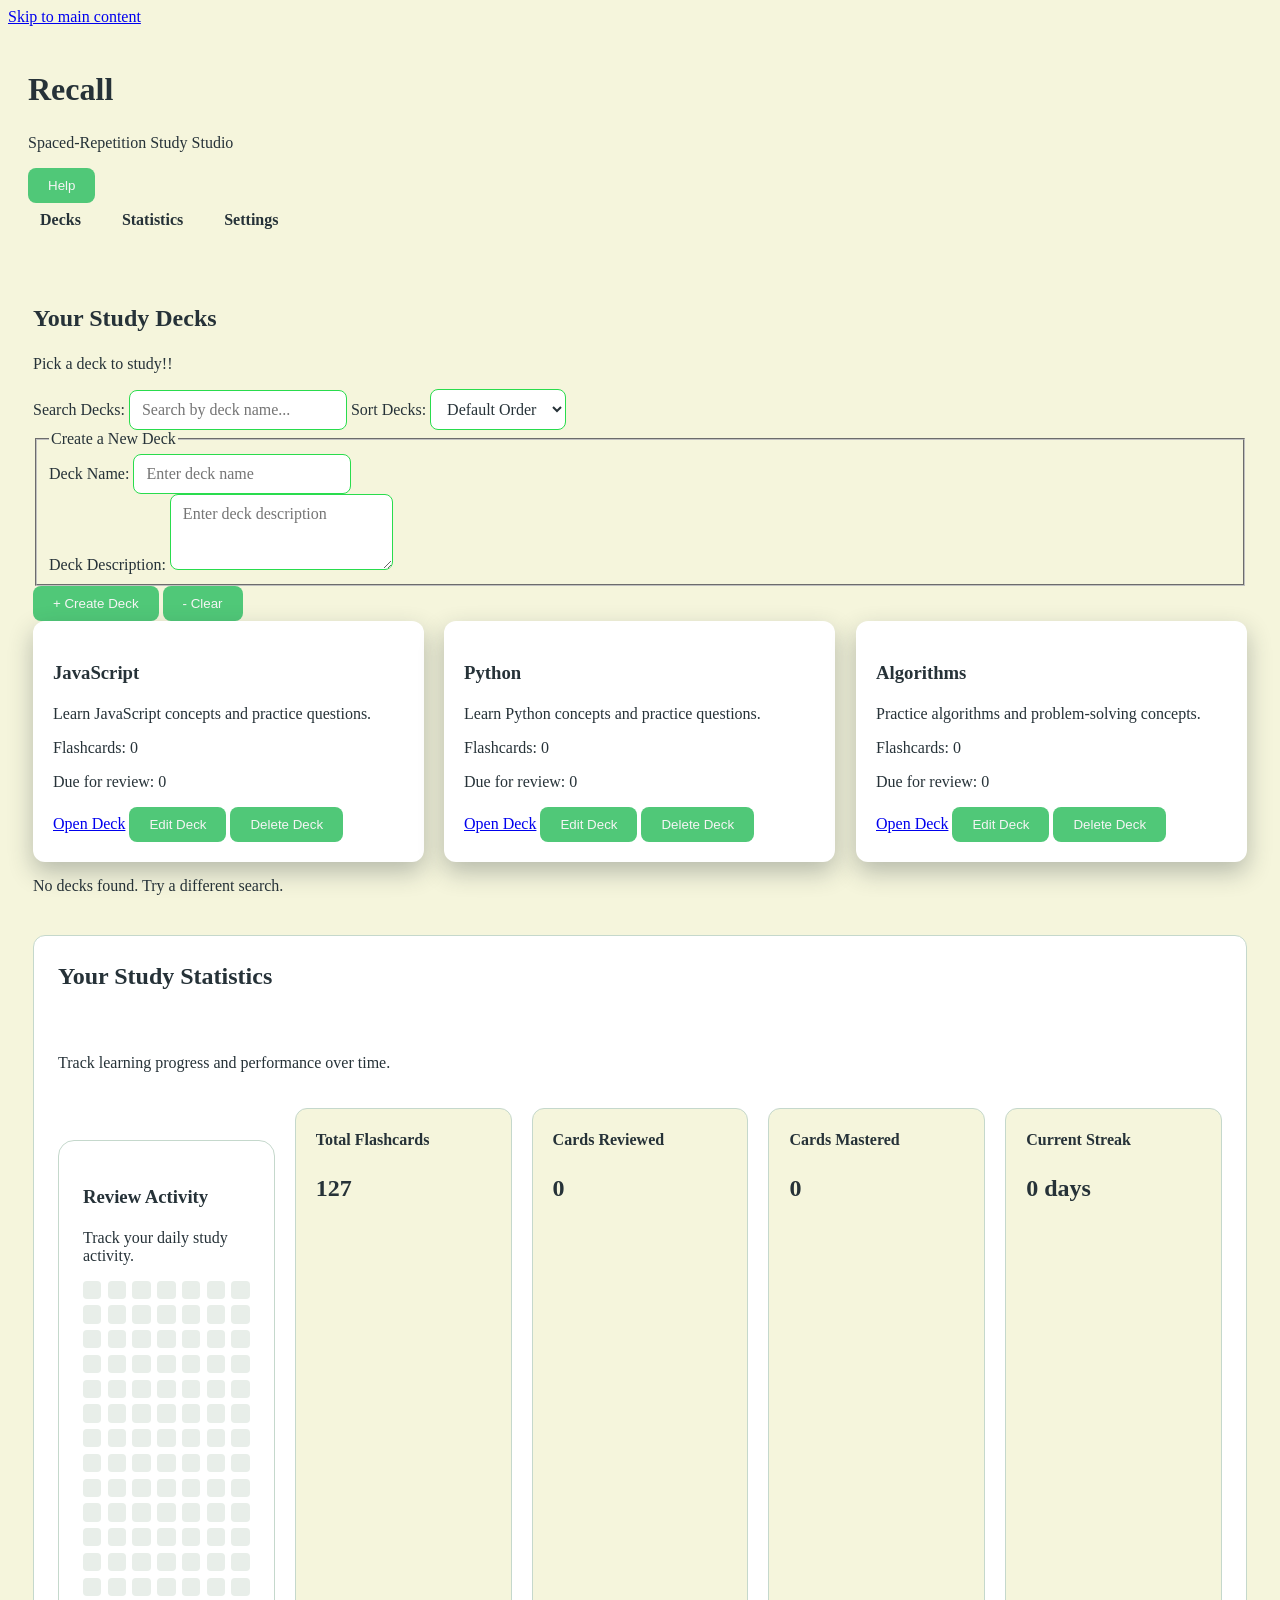
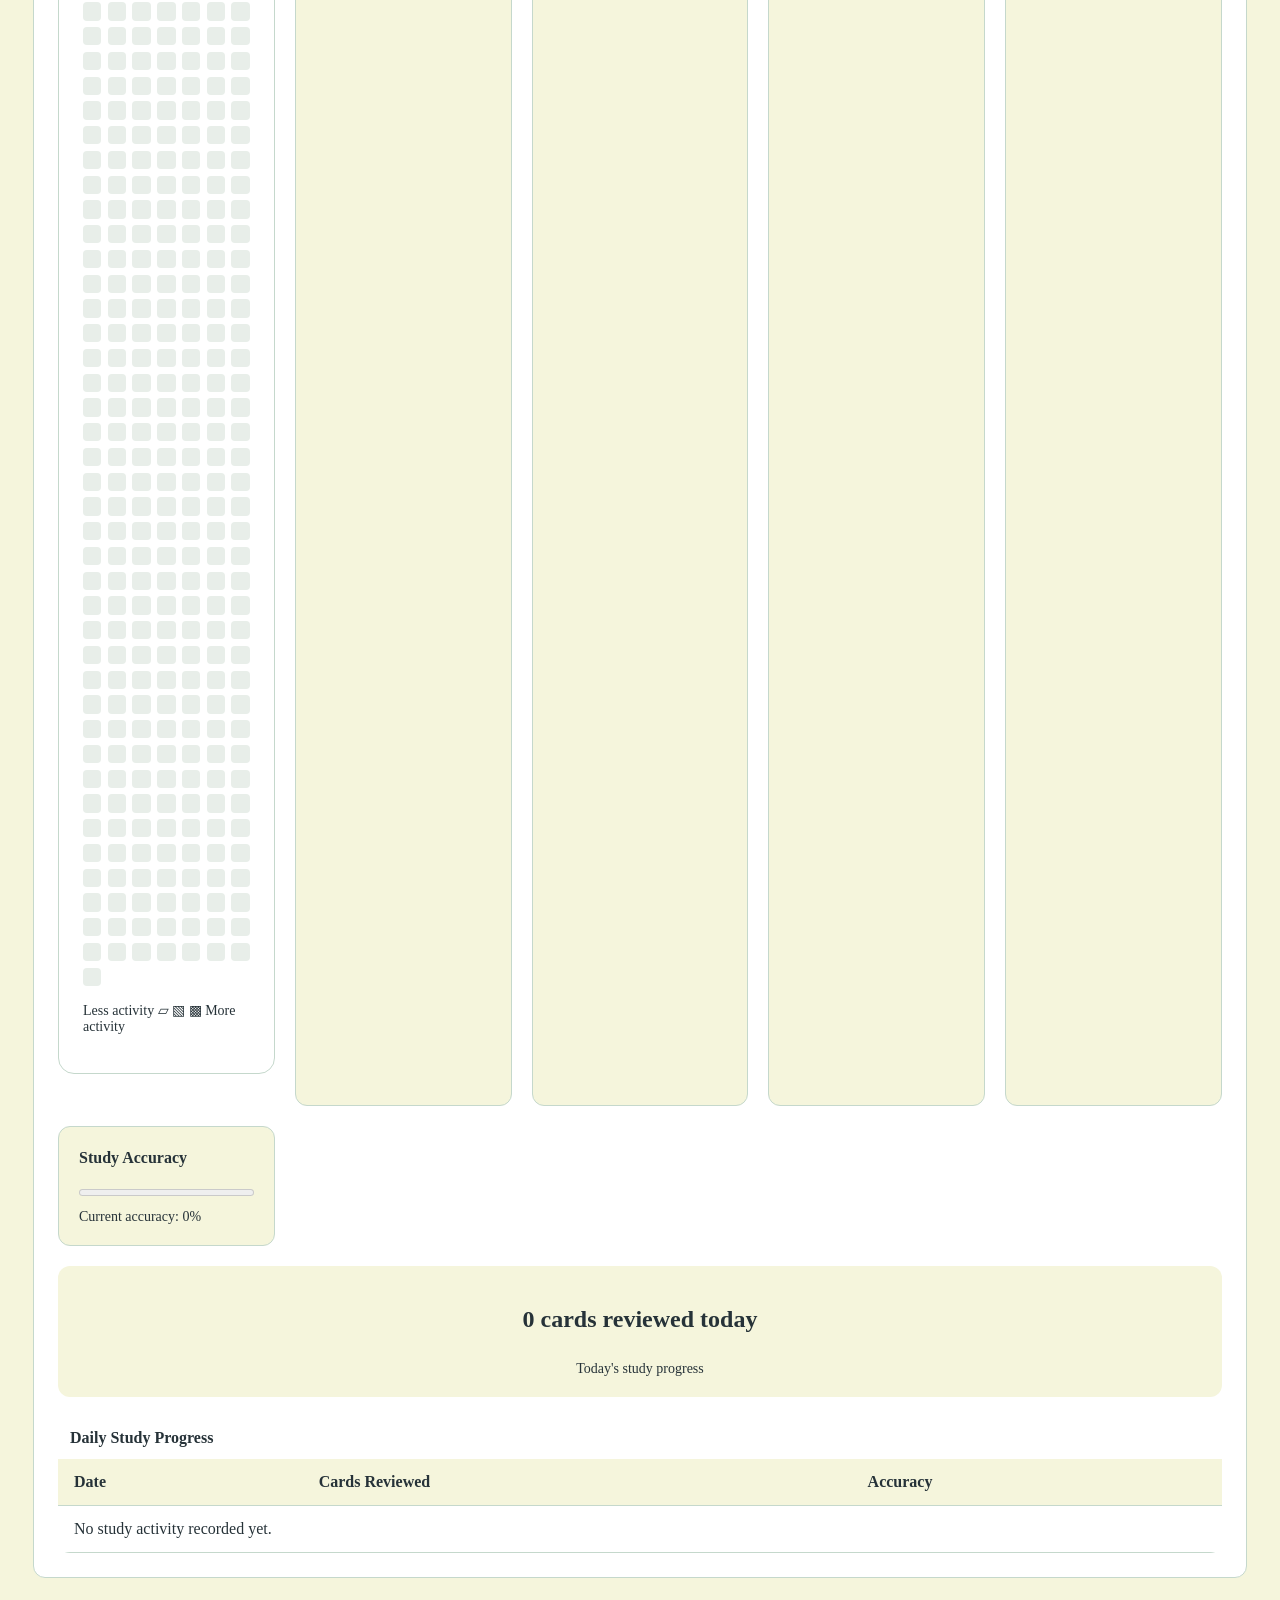
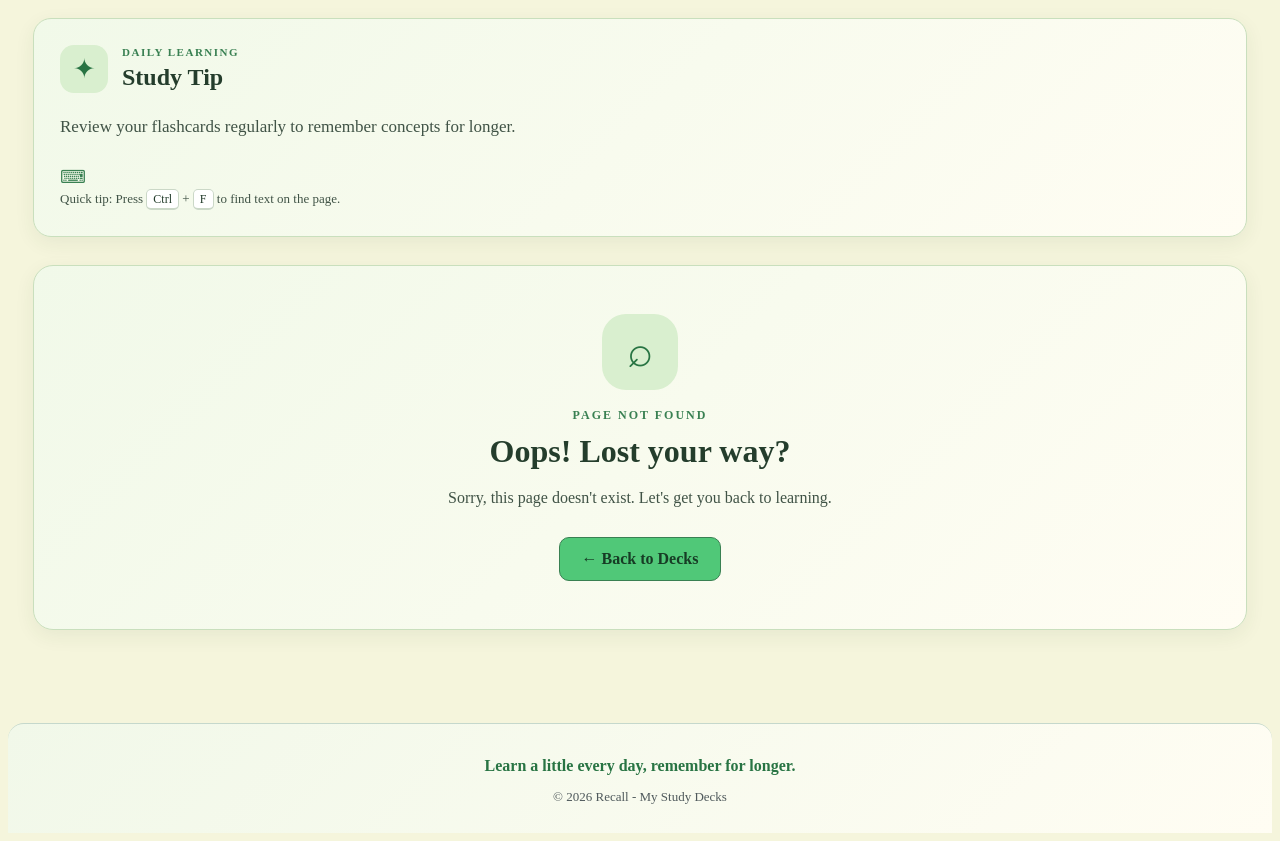
==== index.html @ bf64154d "add review activity heatmap to stats dashboard" ====
<!DOCTYPE html>
<html lang="en">
<head>
    <meta charset="UTF-8">
    <meta name="viewport" content="width=device-width, initial-scale=1.0">
    <title>Recall - My Study Decks</title>
    <link rel="stylesheet" href="css/style.css">
</head>
<body>
    <a href="#main-content">Skip to main content</a>
    <header>
        <h1>Recall</h1>
        <p>Spaced-Repetition Study Studio</p>
        <button type="button" id="open-help">Help</button>
    <nav aria-label="Main navigation">
        <a href="#/decks">Decks</a>
        <a href="#/stats">Statistics</a>
        <a href="#/settings">Settings</a>
    </nav>
</header>
<main id="main-content">
<p id="status-message" aria-live="polite"></p>
    <section id="decks">
        <h2>Your Study Decks</h2>
        <p>Pick a deck to study!!</p>
        <label for="deck-search">Search Decks:</label>
        <input
            type="search"
            id="deck-search"
            name="deck-search"
            placeholder="Search by deck name..."
            >
        <label for="deck-sort">Sort Decks:</label>
        <select id="deck-sort" name="deck-sort">
            <option value="default">Default Order</option>
            <option value="az">Name: A to Z</option>
            <option value="za">Name: Z to A</option>
        </select>
    <form id="create-deck-form" autocomplete="off">
        <fieldset>
            <legend>Create a New Deck</legend>
            <div>
                <label for="deck-name">Deck Name:</label>
                <input
                    type="text"
                    id="deck-name"
                    name="deck-name"
                    placeholder="Enter deck name"
                    minlength="2"
                    maxlength="100"
                    pattern="[A-Za-z0-9 ]+"
                    required
                >
            </div>
            <div>
                <label for="deck-description">Deck Description:</label>
                <textarea
                    id="deck-description"
                    name="deck-description"
                    placeholder="Enter deck description"
                    rows="3"
                    minlength="5"
                    maxlength="300"
                ></textarea>
            </div>
        </fieldset>
        <button type="submit">+ Create Deck</button>
        <button type="reset">- Clear</button>
        </form>
    <div class="deck-list">
    <article>
        <h3>JavaScript</h3>
        <p>Learn JavaScript concepts and practice questions.</p>
        
<p>Flashcards: <span id="count-javascript">0</span></p>
<p>Due for review: <span id="due-javascript">0</span></p>

        <a href="#/deck/javascript">Open Deck</a>

<button type="button" class="edit-deck">
    Edit Deck
</button>

<button type="button" class="delete-deck">
    Delete Deck
</button>

    </article>
    <article>
        <h3>Python</h3>
        <p>Learn Python concepts and practice questions.</p>
        <p>Flashcards: <span id="count-python">0</span></p>
        <p>Due for review: <span id="due-python">0</span></p>
        <a href="#/deck/python">Open Deck</a>

<button type="button" class="edit-deck">
    Edit Deck
</button>

<button type="button" class="delete-deck">
    Delete Deck
</button>

    </article>
    <article>
         <h3>Algorithms</h3>
    <p>Practice algorithms and problem-solving concepts.</p>

<p>Flashcards: <span id="count-algorithms">0</span></p>
<p>Due for review: <span id="due-algorithms">0</span></p>


    <a href="#/deck/algorithms">Open Deck</a>

<button type="button" class="edit-deck">
    Edit Deck
</button>

<button type="button" class="delete-deck">
    Delete Deck
</button>

</article>
</div>

<p id="no-decks-message">
    No decks found. Try a different search.
</p>

</section>
<section id="deck-detail">
  
<div class="deck-detail__header">
    <span class="deck-detail__badge">JAVASCRIPT DECK</span>
    <h2>JavaScript</h2>
    <p>Learn JavaScript concepts and practice questions.</p>
</div>

    <section>
        
<h3 class="flashcards-section__title">FlashCards</h3>

<h4 class="flashcards-section__subtitle">Flashcards Questions</h4>

<details class="flashcard-item">
    <summary>What is a closure in JavaScript?</summary>
    <p>Closure lets a function access variables from its outer scope..</p>
</details>
<div class="form-row">
    <label for="flashcard-search">Search flashcards:</label>
    <input
        type="search"
        id="flashcard-search"
        placeholder="Search by question or answer"
        autocomplete="off"
    >
</div>
<div class="form-row">
    <label for="flashcard-tag-filter">Filter by tag:</label>
    <input
        type="text"
        id="flashcard-tag-filter"
        placeholder="Enter a tag"
        autocomplete="off"
    >
</div>
<div class="flashcard-status-filter">
    <label for="flashcard-status-filter">Filter by status:</label>

    <select id="flashcard-status-filter">
        <option value="all">All cards</option>
        <option value="new">New</option>
        <option value="learning">Learning</option>
        <option value="due">Due</option>
        <option value="leech">Leech</option>
    </select>
</div>

<div id="flashcard-list"></div>
            </article>
     </section>
<button type="button" id="start-study">
    Start Studying
</button>
     <section id="study-session" class="study-session">
        <h3>Study Session</h3>

<p class="study-session__timer">Time elapsed: <time>00:00</time></p>
        <progress
    id="session-progress"
    value="0"
    max="10">
</progress>
<p id="session-progress-text" aria-live="polite">
    0 out of 10 cards reviewed
</p>
        
<div class="flashcard" id="study-flashcard">
    <div class="flashcard-inner">
        <div class="flashcard-front">
            <h3>Question</h3>
            <p id="study-question">What is a closure in JavaScript?</p>
            <p class="flip-hint">Click the card to reveal the answer</p>
        </div>

        <div class="flashcard-back">
            <h3>Answer</h3>
            <p id="study-answer">A closure lets a function access variables from its outer scope.</p>
        </div>
    </div>
</div>

             <button type="button" id="know-answer">
        I Know This
    </button>

    <button type="button" id="review-answer">
        Review Again
    </button>
     
<button type="button" id="undo-action" class="undo-button" disabled>
    Undo Last Action
</button>



<p class="keyboard-shortcuts">
    Keyboard shortcuts: Space to reveal the answer,
    1 to mark as known, 2 to review again, Z to undo.
</p>
</section>




<p id="undo-message" aria-live="polite"></p>

     <form id="flashcard-form" autocomplete="off">
        <fieldset>
            <legend>Add a New Flashcard</legend>
            <div class="form-row">
                <label for="flashcard-topic">Topic:</label>
                <input 
                type="text"
                id="flashcard-topic"
                name="topic"
                list="topic-suggestions"
                placeholder="choose a topic"
                minlength="2"
                maxlength="100"
                required
                >
                <datalist id="topic-suggestions">
                    <option value="JavaScript"></option>
                    <option value="Python"></option>
                    <option value="Algorithms"></option>
                </datalist>
            </div>
            <div class="form-row">


    <label for="flashcard-file">Attach a file:</label>
    <input
        type="file"
        id="flashcard-file"
        name="attachment"
        accept="image/*"
    >
</div>

            <div class="form-row">

            <label for="flashcard-question">Question:</label>
            <input type="text" 
            id="flashcard-question" 
            name="question" 
            placeholder="Enter your question"
            minlength="3"
            maxlength="400"
            autocomplete="off"

            required
        >
        </div>

        <div class="form-row">

    <label for="flashcard-hint">Hint:</label>
    <input
        type="text"
        id="flashcard-hint"
        name="hint"
        placeholder="Enter a small clue"
    >
</div>
        
<div class="form-row">

    <label for="flashcard-tags">Tags:</label>
    <input
        type="text"
        id="flashcard-tags"
        name="tags"
        placeholder="e.g. functions, closures"
    >
</div>
<div class="form-row">

    <label for="flashcard-created-date">Created Date:</label>
    <input
        type="date"
        id="flashcard-created-date"
        name="created-date"
    >
</div>

            <div class="form-row">

        <label for="flashcard-answer">Answer:</label>
    <textarea
        id="flashcard-answer"
        name="answer"
        placeholder="Enter your answer"
        rows="5"
        minlength="5"
        maxlength="1000"
        required>
    </textarea>
    </div>

<div class="form-row">

    <label for="flashcard-next-review">Next Review Date:</label>
    <input
        type="date"
        id="flashcard-next-review"
        name="next-review"
    >
</div>

<div class="form-row">

    <label for="flashcard-review-count">Review Count:</label>
    <input
        type="number"
        id="flashcard-review-count"
        name="review-count"
        min="0"
        value="0"
    >
</div>

        </fieldset>

<output id="flashcard-message" aria-live="polite"></output>

        <button type="submit">+ Add Flashcard</button>
        <button type="reset">- Clear</button>
    </form>
    </section>
    <section id="settings">
        <h2>Study Settings</h2>
        <div class="setting-row">
        <label for="accent-color">Choose accent color:</label>
        <input
            type="color"
            id="accent-color"
            name="accent-color"
            value="#50c878"
        >
    </div>
        <label for="daily-goal">Daily Study Goal:</label>
        <input
            type="range"
            id="daily-goal"
            name="daily-goal"
            min="5"
            max="100"
            value="10"
        >
           <output id="daily-goal-value" for="daily-goal">10</output>
        <div>
            <label for="study-reminder">Study Reminder Time:</label>
            <input
                type="time"
                id="study-reminder"
                name="study-reminder"
        >
        </div>
<div>
    <label for="study-progress">Today's Study Progress:</label>
    <progress 
     id="study-progress"
     value="3" 
     max="10">
    </progress>
    <p>3 out of 10 cards reviewed</p>

</div>
</section>
<section id="import-export">
    <h2>Import &amp; Export</h2>

    <form id="import-form">
        <label for="import-file">Import flashcards:</label>
        <input
            type="file"
            id="import-file"
            accept=".json,.csv"
            required
        >
        <button type="submit">Import File</button>
    </form>

    <button type="button" id="export-json">
        Export as JSON
    </button>

    <button type="button" id="export-csv">
        Export as CSV
    </button>

    <p id="import-export-status" aria-live="polite"></p>

</section>
<section id="stats">
    <h2>Your Study Statistics</h2>
    <p>Track learning progress and performance over time.</p>

<section class="stats-chart" aria-labelledby="review-heatmap-title">
    <h3 id="review-heatmap-title">Review Activity</h3>
    <p>Track your daily study activity.</p>

    <div
        id="stats-heatmap"
        class="stats-heatmap"
        role="img"
        aria-label="Calendar heat map showing daily review activity"
    >
        <p>No review activity yet.</p>
    </div>

    <p class="stats-chart__legend">
        Less activity <span aria-hidden="true">▱ ▧ ▩</span> More activity
    </p>
</section>

    <article>
    <h3>Total Flashcards</h3>
    <p id="stats-total-flashcards">0</p>
</article>
      <article>
        <h3>Cards Reviewed</h3>
        <p id="stats-cards-reviewed">0</p>
    </article>

    <article>
        <h3>Cards Mastered</h3>
        <p id="stats-cards-mastered">0</p>
    </article>
      <article>
        <h3>Current Streak</h3>
       <p id="stats-current-streak">0 days</p> 
    </article>
    <article>
        <h3>Study Accuracy</h3>
        <meter
            id="study-accuracy"
            min="0"
            max="100"
            low="40"
            high="80"
            value="0"
            optimum="100"
            ></meter>
<p id="stats-accuracy-text">Current accuracy: 0%</p>
        </article>
        
<figure>
    <div
        id="stats-today-progress"
        role="img"
        aria-label="Today's study progress"
    >
        0 / 0 cards reviewed
    </div>
    <figcaption>Today's study progress</figcaption>
</figure>

<table>
    <caption>Daily Study Progress</caption>
    <thead>
        <tr>
            <th scope="col" aria-sort="ascending">Date</th>
            <th scope="col">Cards Reviewed</th>
            <th scope="col">Accuracy</th>
        </tr>
        </thead>
       <tbody id="stats-daily-progress-body">
    <tr>
        <td colspan="3">No study activity recorded yet.</td>
    </tr>
</tbody>
    </table>

</section>

<aside class="study-tip">
    <div class="study-tip__heading">
        <span class="study-tip__icon" aria-hidden="true">✦</span>
        <div>
            <p class="study-tip__label">DAILY LEARNING</p>
            <h2>Study Tip</h2>
        </div>
    </div>

    <p class="study-tip__message">
        Review your flashcards regularly to remember concepts for longer.
    </p>

    <div class="study-tip__footer">
        <span aria-hidden="true">⌨</span>
        <p>Quick tip: Press <kbd>Ctrl</kbd> + <kbd>F</kbd> to find text on the page.</p>
    </div>
</aside>

<dialog id="help-dialog" >
    <h2>Study Help</h2>
    <p>Need help getting started? Choose a deck, review your flashcards, and track your learning progress every day.</p>
    <form method="dialog">
        <button type="submit">Close</button>
    </form>
</dialog>

<section id="not-found" class="not-found">
    <span class="not-found__icon" aria-hidden="true">⌕</span>
    <p class="not-found__label">PAGE NOT FOUND</p>
    <h2>Oops! Lost your way?</h2>
    <p class="not-found__message">
        Sorry, this page doesn't exist. Let's get you back to learning.
    </p>
    <a href="#/decks" class="not-found__link">← Back to Decks</a>
</section>

    </main>
    
<template id="flashcard-template">
   
<article class="flashcard">
    <div class="flashcard-inner">
        <div class="flashcard-front">
            <h3 class="flashcard-question"></h3>
            <p>Think of your answer first.</p>
        </div>

        <div class="flashcard-back">
            <h3>Answer</h3>
            <p class="flashcard-answer"></p>
        </div>
    </div>
</article>

</template>

<footer class="site-footer">
    <p class="site-footer__tagline">
        Learn a little every day, remember for longer.
    </p>
    <p class="site-footer__copyright">
        &copy; 2026 Recall - My Study Decks
    </p>
</footer>
       
<script type="module" src="./js/app.js"></script>
  
    </body>
    </html>
---- css/style.css ----
@layer base, layout, components, utilities;
@layer base{
:root {
    --primary-color: #50C878;
    --page-background: #F5F5DC;
    --card-background: #FFFFFF;
    --text-color: #263238;
    --accent-hover: #3CB371;
    --border-color: #C5D8CC;
    --spacing-small: 8px;
    --spacing-medium: 16px;
    --spacing-large: 24px;
    --card-radius: 12px;
}

}

body {
    background-color: var(--page-background);
    color: var(--text-color);
}

@layer layout {
        .deck-list{
            display: grid;
            grid-template-columns: repeat(auto-fit, minmax(250px, 1fr));
            gap: 20px;
        }
        main{
            padding: 25px;
        }
        main section{
            margin-bottom: 40px;
        }
        h1,h2,h3{
            line-height:1.4;
        }
             
    }
    @layer components {
        
.deck-list article {
    container-type: inline-size;
    container-name: deck-card;

    padding: 20px;
    background-color: var(--card-background);
    border-radius: var(--card-radius);
    box-shadow: 0 10px 25px rgba(38, 50, 56, 0.30);
    transition: transform 0.3s ease, box-shadow 0.3s ease;
}
@container deck-card (max-width: 280px) {
    h3 {
        font-size: 16px;
    }

    p {
        font-size: 14px;
    }
}
        .deck-list article:hover{
                    transform: translateY(-5px);
                    box-shadow: 0 15px 30px rgba(38, 50, 56, 0.35);
        }
    
        button{
            
            background-color: var(--primary-color);
            color: whitesmoke;
            border: none;
            padding: 10px 20px;
            border-radius: 8px;
            cursor: pointer;
            transition: background-color 0.3s ease;
            
        }
        button:hover{
            background-color: #3CB371;
    }
    header{
      padding: 20px;
    }
    header nav{
        display:flex;
        flex-wrap:wrap;
        gap: 17px;
        align-items:center;
    }

    header nav a{
        text-decoration:none;
        color: var(--text-color);
        font-weight:bold;
        padding: 8px 12px;
    border-radius: 8px;
    transition: background-color 0.3s ease;
    }
    header nav a:hover {
    background-color: #269637;
}

header nav a:focus-visible {
    outline: 3px solid var(--text-color);
    outline-offset: 3px;
}
    button:focus-visible{
        outline: 3px solid #18506c;
    outline-offset: 3px;
}
input,
select,
textarea {
    font: inherit;
    padding: 10px 12px;
    border: 1px solid #29dc4d;
    border-radius: 8px;
    background-color: #FFFFFF;
    color: var(--text-color);
    max-width: 100%;
}
input:focus-visible,
select:focus-visible,
textarea:focus-visible {
    outline: 3px solid var(--primary-color);
    outline-offset: 2px;
}
.form-row {
    display: grid;
    grid-template-columns: 140px minmax(0, 420px);
    align-items: center;
    gap: 12px;
    margin-bottom: 16px;
}

.form-row label {
    padding-top: 0;
}

.form-row input:not([type="file"]),
.form-row select,
.form-row textarea {
    width: 100%;
    box-sizing: border-box;
    min-width: 0;
}

.form-row textarea {
    min-height: 120px;
    resize: vertical;
}
.form-row:has(#flashcard-answer) label {
    align-self: start;
    padding-top: 0;
}

.form-row:has(#flashcard-answer) textarea {
    min-height: 120px;
}
#flashcard-form fieldset {
    border: 1px solid #C5D8CC;
    border-radius: 12px;
    padding: 24px;
    background-color: var(--card-background);
}

#flashcard-form legend {
    padding: 0 10px;
    font-weight: 600;
    color: var(--text-color);
}

.flashcard {
    perspective: 1000px;
    min-height: 200px;
}

.flashcard-inner {
    position: relative;
    min-height: 200px;
    transform-style: preserve-3d;
    transition: transform 0.6s ease;
}

.flashcard-front,
.flashcard-back {
    position: absolute;
    inset: 0;
    padding: 24px;
    border-radius: var(--card-radius);
    background-color: var(--card-background);
    backface-visibility: hidden;
}

.flashcard-back {
    transform: rotateY(180deg);
}

.flashcard.is-flipped .flashcard-inner {
    transform: rotateY(180deg);
}

#study-flashcard {
    perspective: 1000px;
    max-width: 500px;
    min-height: 220px;
    cursor: pointer;
}

#study-flashcard .flashcard-inner {
    position: relative;
    min-height: 220px;
    transform-style: preserve-3d;
    transition: transform 0.6s ease;
}

#study-flashcard .flashcard-front,
#study-flashcard .flashcard-back {
    position: absolute;
    inset: 0;
    box-sizing: border-box;
    padding: 24px;
    border: 1px solid var(--border-color);
    border-radius: var(--card-radius);
    background-color: var(--card-background);
    backface-visibility: hidden;
    box-shadow: 0 10px 25px rgba(38, 50, 56, 0.15);
}

#study-flashcard .flashcard-back {
    transform: rotateY(180deg);
}

#study-flashcard.is-flipped .flashcard-inner {
    transform: rotateY(180deg);
}


#settings {
    padding: 24px;
    margin-top: 24px;
    background-color: var(--card-background);
    border: 1px solid #288f4e;
    border-radius: 12px;
}

#settings h2 {
    margin-top: 0;
    margin-bottom: 24px;
}

#settings > label,
#settings > input,
#settings > output {
    vertical-align: middle;
}

#settings input[type="range"] {
    accent-color: var(--primary-color);
    cursor: pointer;
}

#settings input[type="time"] {
    width: auto;
    max-width: 100%;
}

#settings progress {
    width: 100%;
    max-width: 320px;
    accent-color: var(--primary-color);
}

#settings > label,
#settings > input,
#settings > output {
    display: inline-block;
    vertical-align: middle;
}

#settings input[type="range"] {
    width: 220px;
    max-width: 100%;
    accent-color: var(--primary-color);
    cursor: pointer;
}

#settings input[type="time"] {
    width: 150px;
    max-width: 100%;
}

#settings progress {
    display: block;
    width: 100%;
    max-width: 320px;
    height: 12px;
    margin-top: 10px;
    accent-color: var(--primary-color);
}


#settings > label[for="daily-goal"] {
    display: block;
    margin-bottom: 12px;
}

#settings > input[type="range"] {
    display: inline-block;
    vertical-align: middle;
}

#settings > output {
    display: inline-block;
    min-width: 32px;
    margin-left: 12px;
    font-weight: 600;
}


#settings > div label {
    font-weight: 500;
}

#settings > div input[type="time"] {
    margin: 0;
}

#settings > div:has(#study-progress) {
    display: flex;
    flex-direction: column;
    align-items: flex-start;
    gap: 10px;
    margin-top: 24px;
}

#settings #study-progress {
    width: 100%;
    max-width: 320px;
    height: 12px;
}

#settings > div:has(#study-progress) p {
    margin: 0;
    font-size: 14px;
    color: var(--text-color);
}

#settings .setting-row {
    display: flex;
    flex-wrap: wrap;
    align-items: center;
    gap: 12px;
    margin-bottom: 20px;
}

#settings .setting-row input[type="color"] {
    width: 56px;
    height: 40px;
    padding: 4px;
    cursor: pointer;
}


#import-export {
    padding: 24px;
    margin-top: 24px;
    background-color: var(--card-background);
    border: 1px solid #1f683a;
    border-radius: 12px;
}

#import-export h2 {
    margin-top: 0;
    margin-bottom: 20px;
}

#import-export input[type="file"] {
    display: block;
    max-width: 100%;
    margin-top: 12px;
}

#import-export button {
    margin-top: 12px;
}

#import-export form {
    display: flex;
    flex-wrap: wrap;
    align-items: center;
    gap: 12px;
}

#stats {
    padding: 24px;
    margin-top: 24px;
    background-color: var(--card-background);
    border: 1px solid #C5D8CC;
    border-radius: 12px;
}

#stats h2 {
    margin-top: 0;
    margin-bottom: 24px;
}

#stats {
    display: grid;
    grid-template-columns: repeat(auto-fit, minmax(200px, 1fr));
    gap: 20px;
}

#stats > h2,
#stats > p {
    grid-column: 1 / -1;
}

#stats > article {
    padding: 20px;
    background-color: var(--page-background);
    border: 1px solid #C5D8CC;
    border-radius: 12px;
}

#stats > article h3 {
    margin-top: 0;
    font-size: 16px;
}

#stats > article p {
    margin-bottom: 0;
    font-size: 24px;
    font-weight: 700;
}
#stats > figure,
#stats > table {
    grid-column: 1 / -1;
}

#stats > figure {
    margin: 0;
    padding: 20px;
    background-color: var(--page-background);
    border-radius: 12px;
    text-align: center;
}

#stats > figure [role="img"] {
    font-size: 24px;
    font-weight: 700;
    padding: 20px;
}

#stats > figure figcaption {
    margin-top: 8px;
    font-size: 14px;
}
#stats > table {
    width: 100%;
    border-collapse: collapse;
    background-color: var(--card-background);
    border-radius: 12px;
    overflow: hidden;
}

#stats > table caption {
    padding: 12px;
    font-weight: 700;
    text-align: left;
}

#stats > table th,
#stats > table td {
    padding: 14px 16px;
    border-bottom: 1px solid #C5D8CC;
    text-align: left;
}

#stats > table th {
    background-color: var(--page-background);
    font-weight: 700;
}

#stats > table tbody tr:hover {
    background-color: #E8F5E9;
}
#stats #study-accuracy {
    display: block;
    width: 100%;
    max-width: 240px;
    height: 14px;
    margin-top: 12px;
    accent-color: var(--primary-color);
}

#stats > article:has(#study-accuracy) p {
    font-size: 14px;
    font-weight: 400;
    margin-top: 10px;
}

.study-tip {
    position: relative;
    overflow: hidden;
    background: linear-gradient(135deg, #f1f9e9, #fffdf3);
    border: 1px solid #c9dfbd;
    border-radius: 18px;
    padding: 26px;
    margin: 28px 0;
    box-shadow: 0 6px 20px rgba(38, 70, 45, 0.07);
    transition: transform 0.25s ease, box-shadow 0.25s ease;
}

.study-tip:hover {
    transform: translateY(-3px);
    box-shadow: 0 10px 26px rgba(38, 70, 45, 0.12);
}

.study-tip__heading {
    display: flex;
    align-items: center;
    gap: 14px;
    margin-bottom: 18px;
}

.study-tip__icon {
    display: grid;
    place-items: center;
    flex-shrink: 0;
    width: 48px;
    height: 48px;
    border-radius: 14px;
    background-color: #d9efcf;
    color: #287443;
    font-size: 27px;
}

.study-tip__label {
    margin: 0 0 4px;
    color: #398052;
    font-size: 11px;
    font-weight: 700;
    letter-spacing: 1.5px;
}

.study-tip h2 {
    margin: 0;
    color: #243d2c;
    font-size: 24px;
    line-height: 1.3;
}

.study-tip__message {
    margin: 0 0 22px;
    color: #405346;
    font-size: 17px;
    line-height: 1.9;
}

.study-tip__footer p {
    margin: 0;
    color: #405346;
    font-size: 14px;
    line-height: 1.8;
}

.study-tip__footer > span {
    color: #398052;
    font-size: 18px;
}

.study-tip__footer p {
    margin: 0;
    color: #405346;
    font-size: 13px;
    line-height: 1.7;
}

.study-tip kbd {
    padding: 2px 6px;
    border: 1px solid #cbd8c7;
    border-bottom-width: 2px;
    border-radius: 5px;
    background: #fff;
    color: #243d2c;
    font: inherit;
    font-size: 12px;
}

.not-found {
    display: flex;
    flex-direction: column;
    align-items: center;
    text-align: center;
    padding: 48px 24px;
    margin: 28px 0;
    background: linear-gradient(135deg, #f1f9e9, #fffdf3);
    border: 1px solid #c9dfbd;
    border-radius: 20px;
    box-shadow: 0 6px 20px rgba(38, 70, 45, 0.07);
}

.not-found__icon {
    display: grid;
    place-items: center;
    width: 76px;
    height: 76px;
    margin-bottom: 18px;
    border-radius: 24px;
    background: #d9efcf;
    color: #287443;
    font-size: 44px;
}

.not-found__label {
    margin: 0 0 8px;
    color: #398052;
    font-size: 12px;
    font-weight: 700;
    letter-spacing: 2px;
}

.not-found h2 {
    margin: 0 0 12px;
    color: #243d2c;
    font-size: clamp(24px, 4vw, 32px);
    line-height: 1.3;
}

.not-found__message {
    max-width: 440px;
    margin: 0 0 24px;
    color: #405346;
    font-size: 16px;
    line-height: 1.8;
}

.not-found__link {
    display: inline-block;
    padding: 12px 22px;
    border: 1px solid #398052;
    border-radius: 10px;
    background: #50C878;
    color: #173c25;
    font-weight: 700;
    text-decoration: none;
    transition: background-color 0.2s ease,
                transform 0.2s ease;
}

.not-found__link:hover {
    background: #3CB371;
    transform: translateY(-2px);
}

.not-found__link:focus-visible {
    outline: 3px solid #287443;
    outline-offset: 4px;
}
.deck-detail {
    padding: 28px;
    margin: 24px 0;
    background: linear-gradient(135deg, #ffffff, #f7fbf2);
    border: 1px solid var(--border-color);
    border-radius: 18px;
    box-shadow: 0 6px 18px rgba(38, 50, 56, 0.06);
}

.deck-detail h2 {
    margin-top: 0;
    margin-bottom: 10px;
    color: #287443;
    font-size: clamp(24px, 3vw, 30px);
    line-height: 1.3;
}

.deck-detail > p {
    color: #52645a;
    font-size: 16px;
    line-height: 1.8;
}

.deck-detail h3 {
    margin-top: 26px;
    margin-bottom: 12px;
    color: var(--text-color);
    font-size: 19px;
}

.site-footer {
    margin-top: 40px;
    padding: 28px 20px;
    text-align: center;
    border-top: 1px solid var(--border-color);
    background: linear-gradient(135deg, #f1f8e9, #fffdf3);
    border-radius: 16px 16px 0 0;
}

.site-footer__tagline {
    margin: 0 0 10px;
    color: #287443;
    font-size: 16px;
    font-weight: 600;
    line-height: 1.7;
}

.site-footer__copyright {
    margin: 0;
    color: var(--text-color);
    font-size: 13px;
    opacity: 0.8;
}

.study-session {
    width: 100%;
    max-width: 900px;
    box-sizing: border-box;
    margin: 32px auto;
    padding: 28px;
    background: linear-gradient(135deg, #f7fbf2, #fffdf5);
    border: 1px solid var(--border-color);
    border-radius: 20px;
    box-shadow: 0 8px 24px rgba(38, 50, 56, 0.06);
}


.study-session > h2 {
    margin-top: 0;
    margin-bottom: 20px;
    color: #287443;
    font-size: 26px;
}

.study-session > p {
    color: var(--text-color);
    line-height: 1.8;
}

.study-session progress {
    display: block;
    width: 100%;
    max-width: 100%;
    height: 12px;
    margin: 14px 0 20px;
    border: none;
    border-radius: 999px;
    overflow: hidden;
    appearance: none;
    -webkit-appearance: none;
    background-color: #e2ebdd;
}

.study-session progress::-webkit-progress-bar {
    background-color: #e2ebdd;
    border-radius: 999px;
}

.study-session progress::-webkit-progress-value {
    background: linear-gradient(90deg, #50C878, #3CB371);
    border-radius: 999px;
}

.study-session progress::-moz-progress-bar {
    background: linear-gradient(90deg, #50C878, #3CB371);
    border-radius: 999px;
}

.study-session button {
    margin: 6px 6px 6px 0;
    padding: 12px 20px;
    border: 1px solid transparent;
    border-radius: 10px;
    background-color: var(--primary-color);
    color: #173c25;
    font-weight: 600;
    cursor: pointer;
    transition: background-color 0.2s ease,
                transform 0.2s ease;
}

.study-session button:hover {
    background-color: var(--accent-hover);
    transform: translateY(-2px);
}

.study-session button:focus-visible {
    outline: 3px solid #287443;
    outline-offset: 3px;
}

.study-session .undo-button {
    margin-top: 16px;
    background-color: #e6f3e4;
    color: #245c38;
    border: 1px solid #b8d9b5;
}

.study-session .undo-button:hover {
    background-color: #d5ebd1;
}
.study-session .keyboard-shortcuts {
    margin-top: 18px;
    padding: 14px 16px;
    background-color: #f0f7eb;
    border: 1px solid var(--border-color);
    border-radius: 10px;
    color: #405346;
    font-size: 14px;
    line-height: 1.8;
}


.study-session .keyboard-shortcuts kbd {
    display: inline-block;
    padding: 3px 8px;
    margin: 0 2px;
    border: 1px solid var(--border-color);
    border-bottom-width: 2px;
    border-radius: 5px;
    background-color: #fff;
    color: #245c38;
    font-size: 12px;
    font-weight: 600;
}


.deck-detail__header {
    padding: 24px;
    margin-bottom: 26px;
    background: linear-gradient(135deg, #e6f5dc, #fffdf2);
    border: 1px solid #c9dfbd;
    border-left: 5px solid #50C878;
    border-radius: 16px;
}

.deck-detail__badge {
    display: inline-block;
    margin-bottom: 10px;
    padding: 5px 10px;
    border-radius: 6px;
    background: #d5ebce;
    color: #287443;
    font-size: 11px;
    font-weight: 700;
    letter-spacing: 1.4px;
}

.deck-detail__header h2 {
    margin: 0 0 10px;
    color: #245c38;
    font-size: clamp(28px, 4vw, 36px);
    line-height: 1.2;
}

.deck-detail__header p {
    margin: 0;
    color: #405346;
    font-size: 16px;
    line-height: 1.8;
}
.flashcards-section__title {
    margin: 28px 0 18px;
    padding-bottom: 12px;
    color: #245c38;
    font-size: 25px;
    border-bottom: 2px solid #d5e8cc;
}

.flashcards-section__subtitle {
    margin: 20px 0 12px;
    color: #526b58;
    font-size: 16px;
    font-weight: 600;
}
.flashcard-item {
    max-width: 760px;
    margin: 12px 0 24px;
    padding: 18px 20px;
    background: linear-gradient(135deg, #ffffff, #f8fbf3);
    border: 1px solid #d0e2c8;
    border-radius: 14px;
    box-shadow: 0 5px 16px rgba(38, 70, 45, 0.06);
    transition: border-color 0.2s ease,
                box-shadow 0.2s ease;
}

.flashcard-item:hover {
    border-color: #50C878;
    box-shadow: 0 8px 20px rgba(38, 70, 45, 0.1);
}

.flashcard-item summary {
    color: #245c38;
    font-size: 16px;
    font-weight: 600;
    line-height: 1.7;
    cursor: pointer;
}

.flashcard-item summary::marker {
    color: #3CB371;
}

.flashcard-item[open] summary {
    padding-bottom: 12px;
    border-bottom: 1px solid #e1eadb;
}

.flashcard-item p {
    margin-bottom: 0;
    color: #405346;
    font-size: 15px;
    line-height: 1.8;
}

.flashcard-item summary:focus-visible {
    outline: 2px solid #287443;
    outline-offset: 4px;
}

.study-session__timer {
    display: inline-flex;
    align-items: center;
    gap: 8px;
    margin: 8px 0 16px;
    padding: 10px 14px;
    border: 1px solid var(--border-color);
    border-radius: 10px;
    background: #ffffff;
    color: #287443;
    font-size: 15px;
    font-weight: 600;
    font-variant-numeric: tabular-nums;
}

.study-session__timer time {
    color: #245c38;
    font-weight: 700;
}


}

@media (prefers-reduced-motion: reduce) {
    .deck-list article {
        transition: none;
    }

    .deck-list article:hover {
        transform: none;
        box-shadow: 0 10px 25px rgba(22, 35, 42, 0.3);
    }
}

@media (max-width: 600px) {
    main {
        padding: 16px;
    }

    #settings {
        padding: 16px;
    }

    .form-row {
        grid-template-columns: 1fr;
        gap: 6px;
    }

    .form-row label {
        padding-top: 0;
    }

    #settings input[type="range"] {
        width: 100%;
        max-width: 320px;
    }

  #stats {
      grid-template-columns: 1fr;
      padding: 16px;
  }

  #stats > article {
      min-width: 0;
  }

  #stats > figure {
      padding: 16px;
  }

  #stats .table-wrapper {
      max-width: 100%;
  }
  
    .study-session {
        padding: 18px;
        border-radius: 16px;
    }

    #study-flashcard {
        width: 100%;
        min-height: 220px;
    }

    #study-flashcard .flashcard-front,
    #study-flashcard .flashcard-back {
        padding: 20px;
    }

    .study-session button {
        max-width: 100%;
        margin: 6px 6px 6px 0;
    }

}

@media (prefers-reduced-motion: reduce) {
    .study-tip {
        transition: none;
    }

    .study-tip:hover {
        transform: none;
    }
}
@media (max-width: 600px) {
    .not-found {
        padding: 32px 18px;
    }

    .not-found__message {
        font-size: 15px;
    }
}

@media (prefers-reduced-motion: reduce) {
    .not-found__link {
        transition: none;
    }

    .not-found__link:hover {
        transform: none;
    }
}
@media (max-width: 600px) {
    .site-footer {
        padding: 22px 14px;
    }

    .site-footer__tagline {
        font-size: 14px;
    }
}
@media (max-width: 600px) {
    .deck-detail {
        padding: 20px 16px;
    }
}

@media (prefers-reduced-motion: reduce) {
    .study-session button {
        transition: none;
    }

    .study-session button:hover {
        transform: none;
    }
}
@media (prefers-reduced-motion: reduce) {
    .flashcard-item {
        transition: none;
    }
}
@layer components {
    .stats-chart {
        margin-block: 2rem;
        padding: 1.5rem;
        border: 1px solid var(--border-color);
        border-radius: 1rem;
        background: var(--card-background);
    }

    .stats-heatmap {
        display: grid;
        grid-template-columns: repeat(7, minmax(0, 1fr));
        gap: 0.4rem;
        margin-block: 1rem;
    }

    .stats-heatmap__day {
        aspect-ratio: 1;
        min-width: 0;
        border-radius: 0.25rem;
        background: #e8eee9;
    }

    .stats-heatmap__day--low {
        background: #c8e6d3;
    }

    .stats-heatmap__day--medium {
        background: #80c99b;
    }

    .stats-heatmap__day--high {
        background: #278653;
    }

    .stats-chart__legend {
        font-size: 0.875rem;
        color: var(--text-color);
    }
}
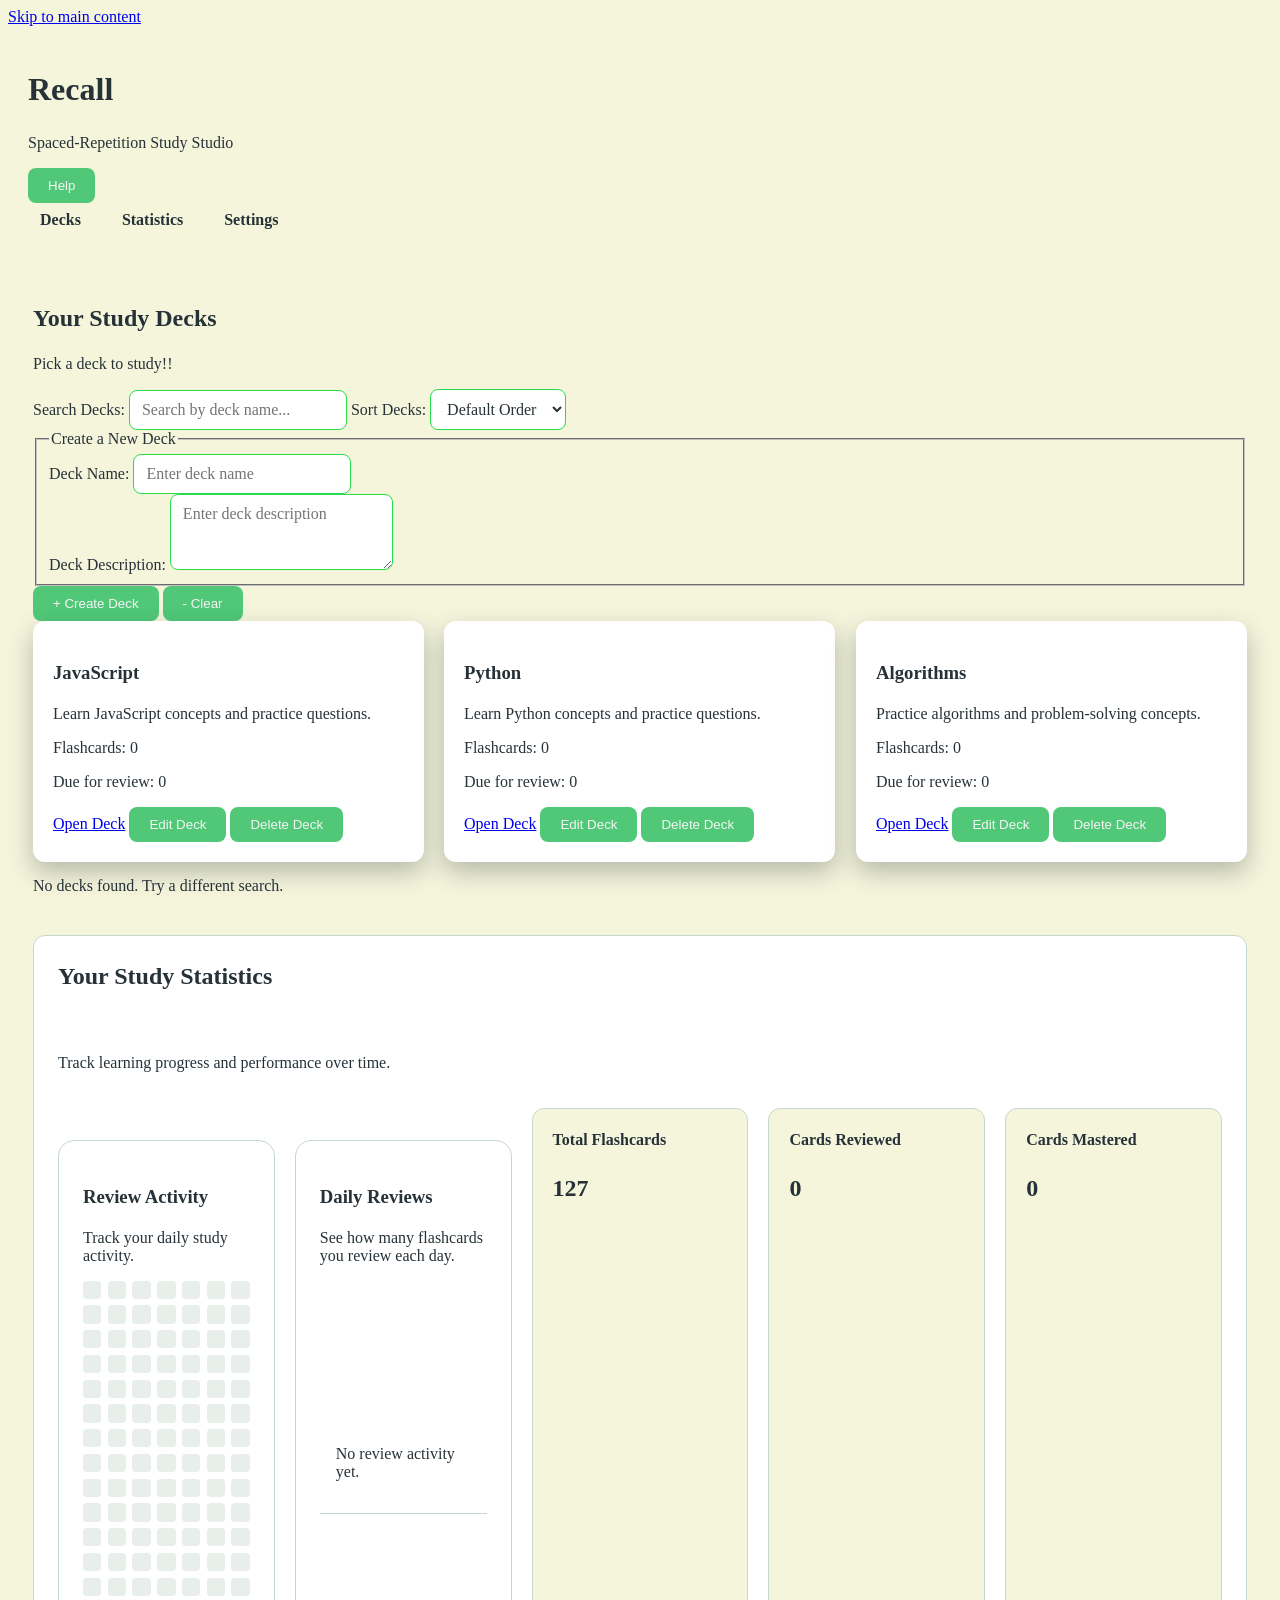
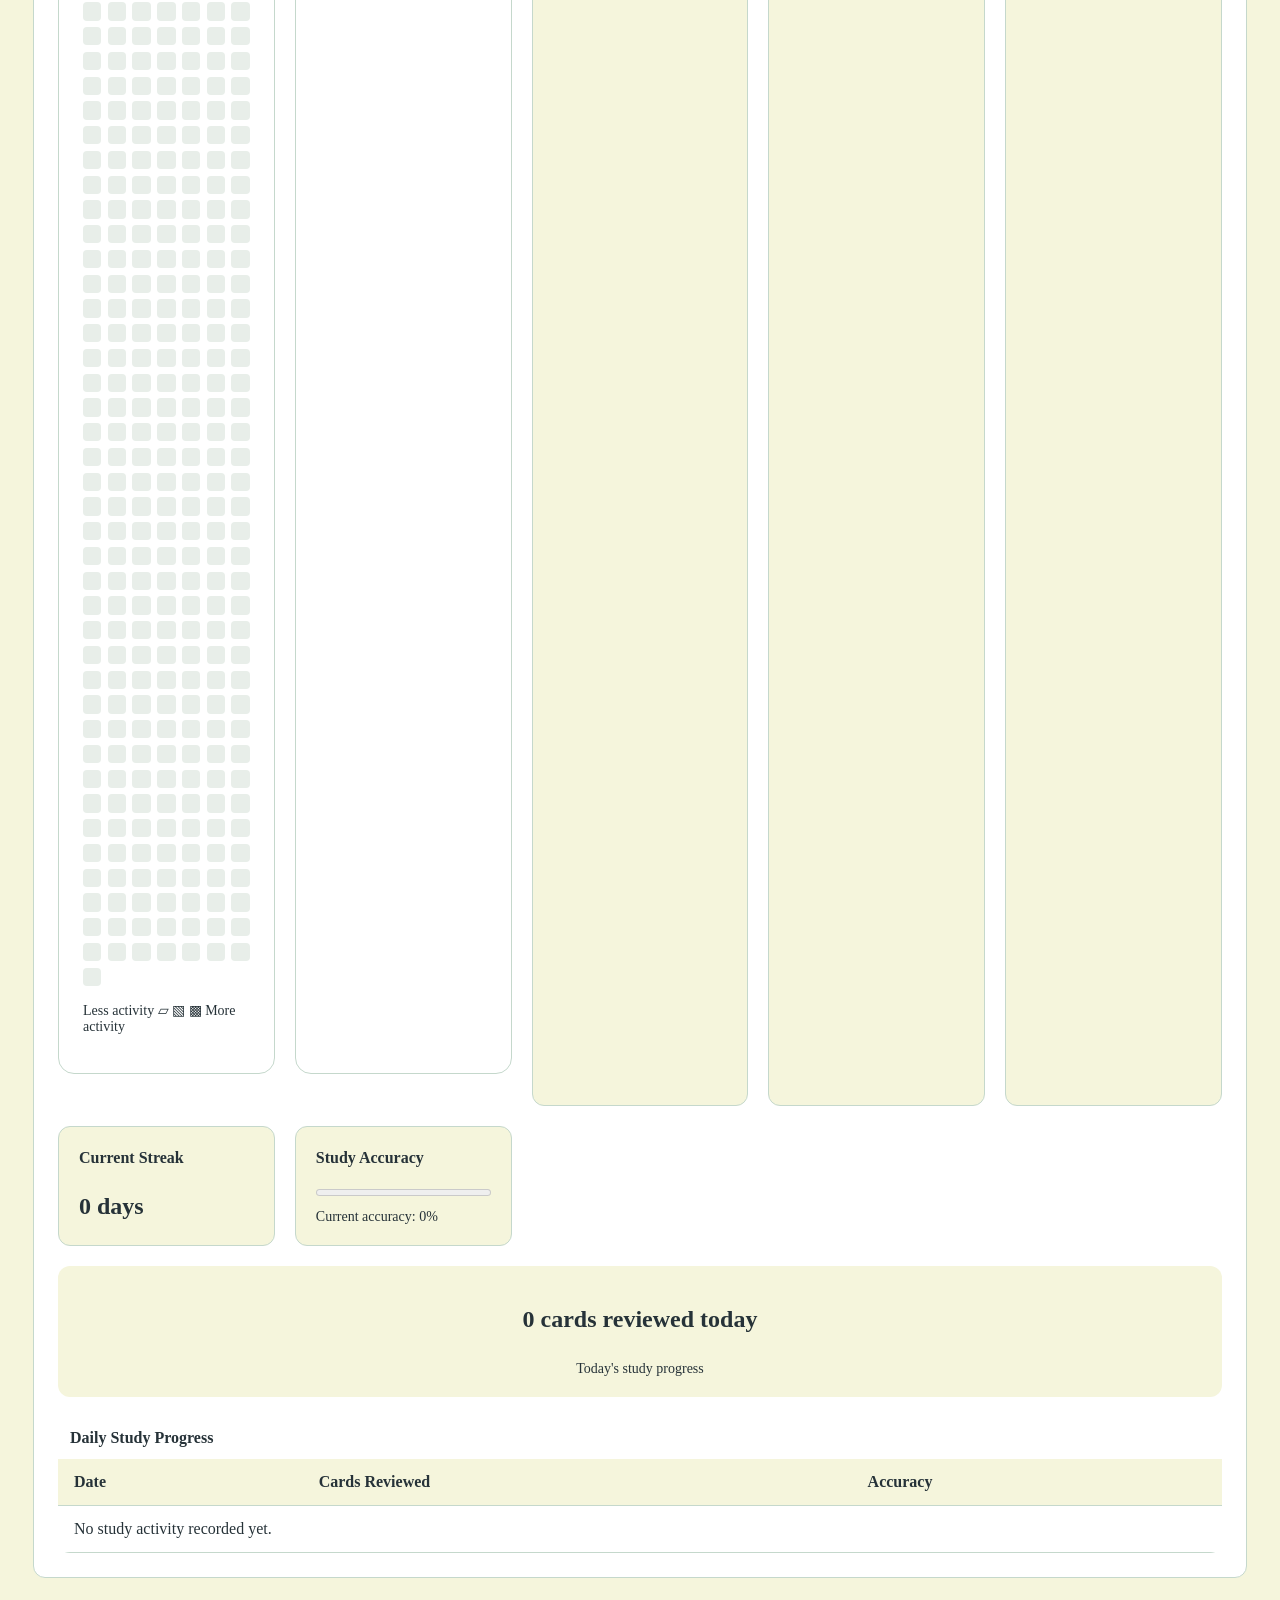
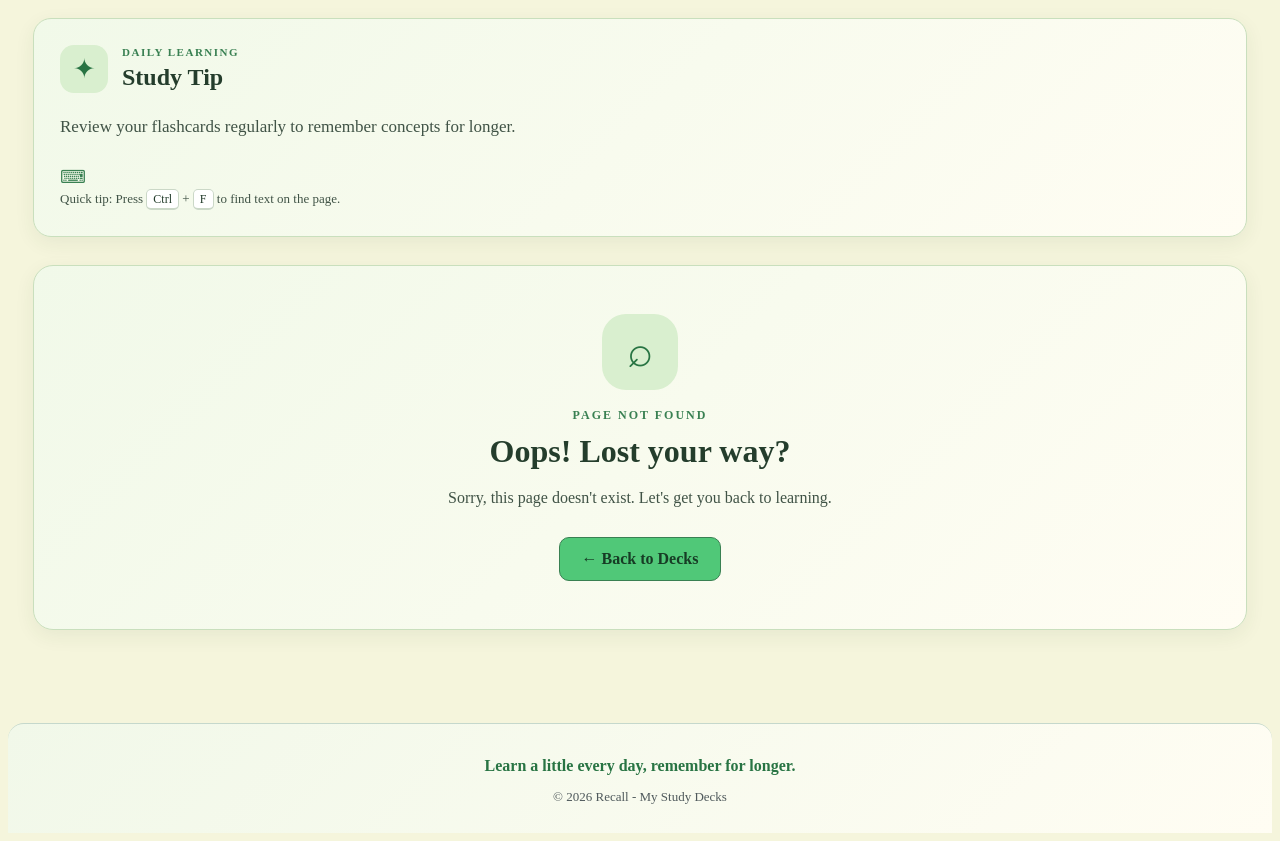
==== commit 45c22fc2: "add daily review activity chart" ====
--- a/index.html
+++ b/index.html
@@ -444,6 +444,19 @@
         Less activity <span aria-hidden="true">▱ ▧ ▩</span> More activity
     </p>
 </section>
+<section class="stats-chart" aria-labelledby="daily-reviews-chart-title">
+    <h3 id="daily-reviews-chart-title">Daily Reviews</h3>
+    <p>See how many flashcards you review each day.</p>
+
+    <div
+        id="stats-reviews-chart"
+        class="stats-reviews-chart"
+        role="img"
+        aria-label="Bar chart showing daily flashcard reviews"
+    >
+        <p>No review activity yet.</p>
+    </div>
+</section>
 
     <article>
     <h3>Total Flashcards</h3>
--- a/css/style.css
+++ b/css/style.css
@@ -1111,6 +1111,38 @@
         color: var(--text-color);
     }
 }
+@layer components {
+    .stats-reviews-chart {
+        display: flex;
+        align-items: flex-end;
+        gap: 0.5rem;
+        min-height: 200px;
+        padding: 1rem;
+        margin-block: 1rem;
+        overflow-x: auto;
+        border-bottom: 1px solid var(--border-color);
+    }
+
+    .stats-reviews-chart__bar {
+        flex: 1 0 18px;
+        min-width: 18px;
+        max-width: 48px;
+        min-height: 4px;
+        border-radius: 6px 6px 0 0;
+        background: var(--primary-color);
+        transition: height 0.2s ease;
+    }
+
+    .stats-reviews-chart__bar:hover {
+        background: var(--accent-hover);
+    }
+
+    @media (prefers-reduced-motion: reduce) {
+        .stats-reviews-chart__bar {
+            transition: none;
+        }
+    }
+}
 
 
 
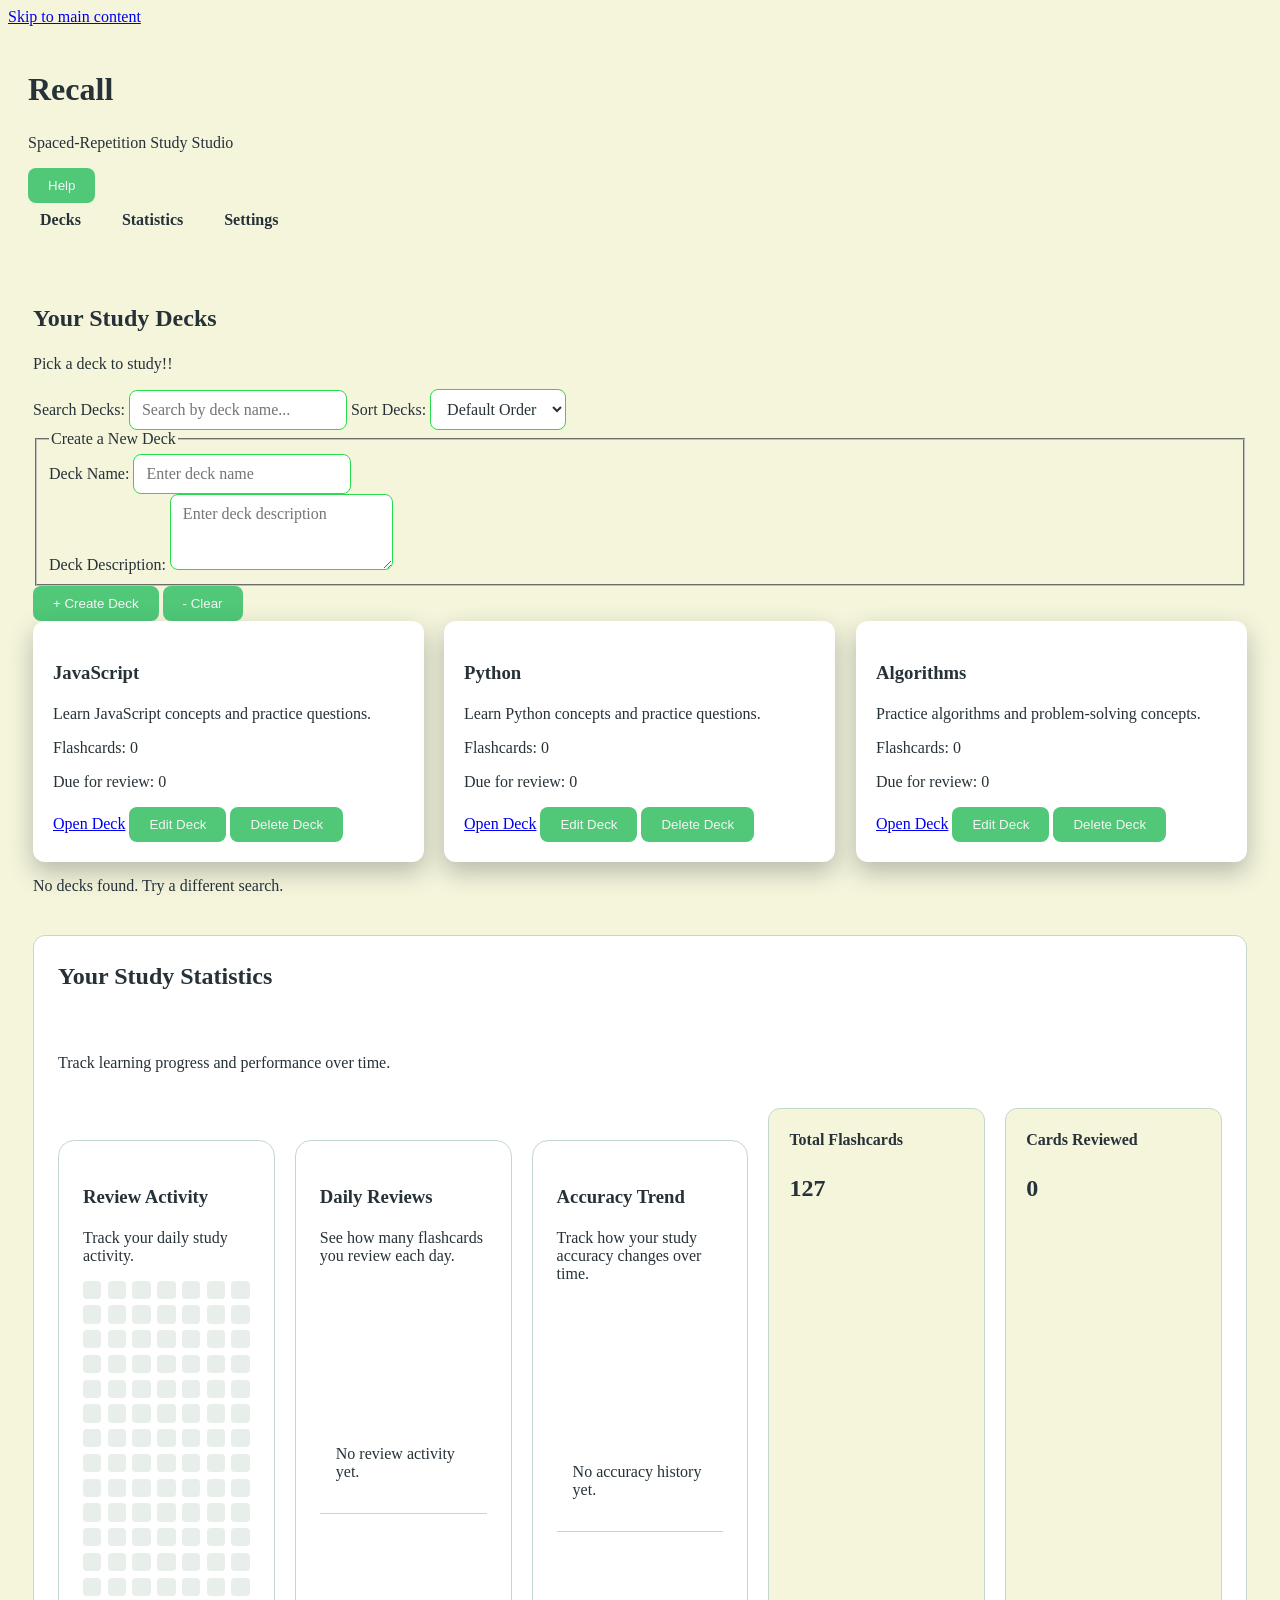
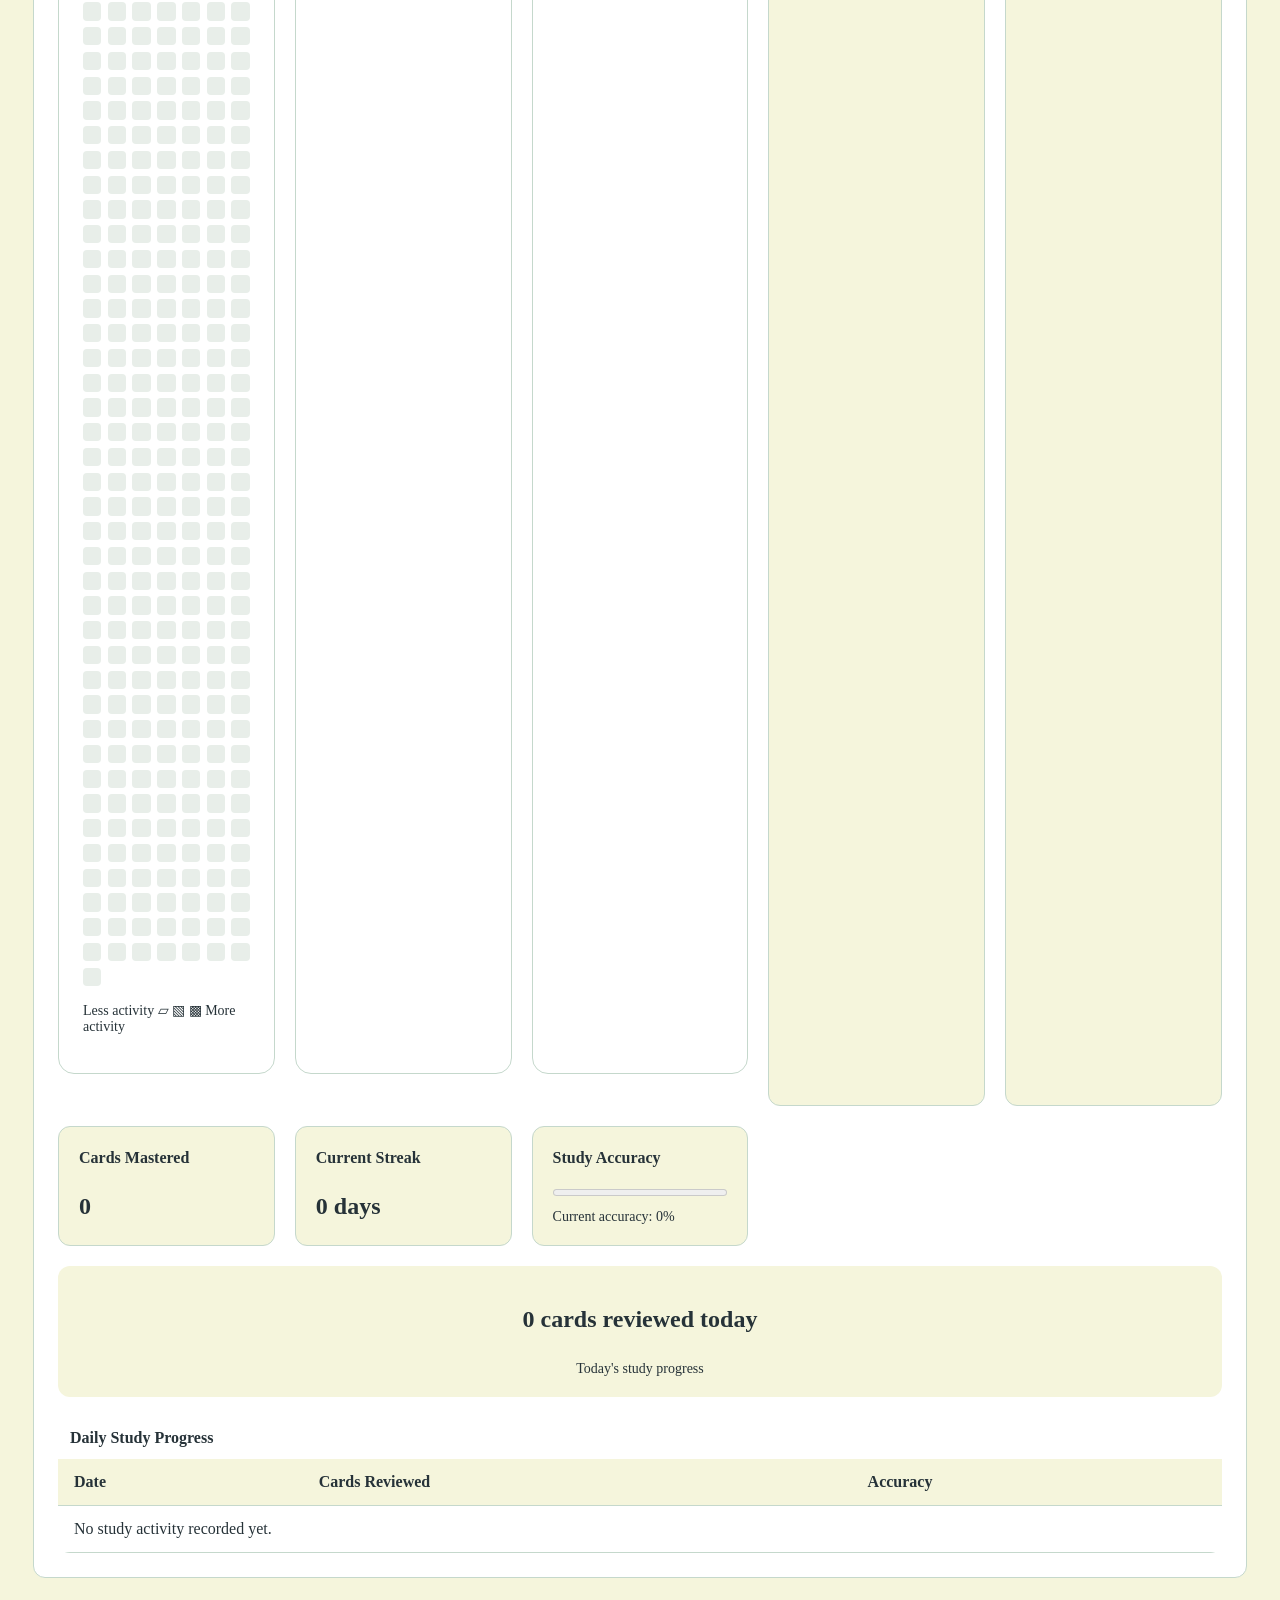
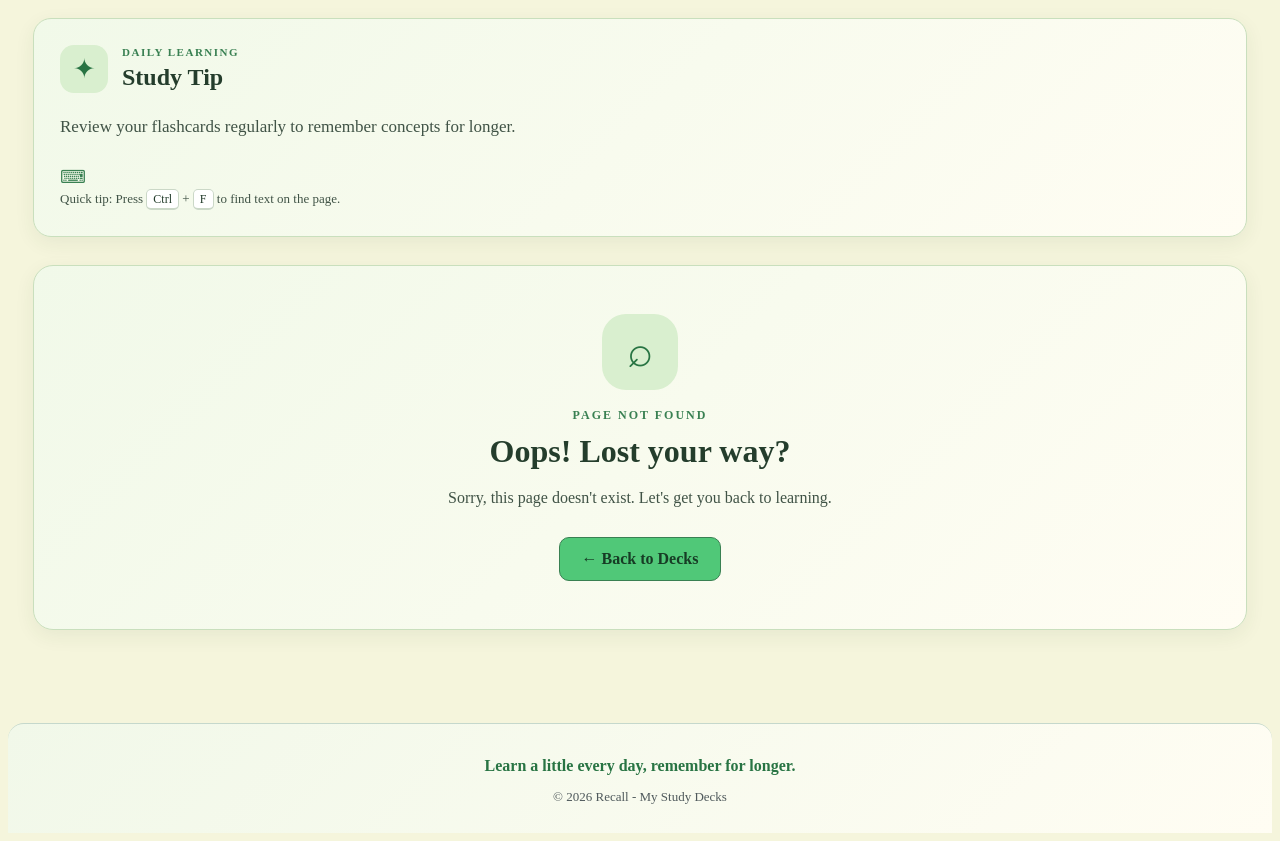
==== commit 196ac1cd: "render daily progress table outdise card loop" ====
--- a/index.html
+++ b/index.html
@@ -457,6 +457,19 @@
         <p>No review activity yet.</p>
     </div>
 </section>
+<section class="stats-chart" aria-labelledby="accuracy-trend-title">
+    <h3 id="accuracy-trend-title">Accuracy Trend</h3>
+    <p>Track how your study accuracy changes over time.</p>
+
+    <div
+        id="stats-accuracy-chart"
+        class="stats-accuracy-chart"
+        role="img"
+        aria-label="Line chart showing daily study accuracy"
+    >
+        <p>No accuracy history yet.</p>
+    </div>
+</section>
 
     <article>
     <h3>Total Flashcards</h3>
--- a/css/style.css
+++ b/css/style.css
@@ -1143,7 +1143,56 @@
         }
     }
 }
-
+@layer components {
+    .stats-reviews-chart__item {
+        display: flex;
+        flex-direction: column;
+        align-items: center;
+        gap: 0.5rem;
+        flex: 1 0 32px;
+        min-width: 32px;
+    }
+
+    .stats-reviews-chart__date {
+        font-size: 0.7rem;
+        color: var(--text-color);
+        white-space: nowrap;
+    }
+}
+@layer components {
+    .stats-accuracy-chart {
+        display: flex;
+        align-items: flex-end;
+        gap: 0.5rem;
+        min-height: 200px;
+        padding: 1rem;
+        margin-block: 1rem;
+        overflow-x: auto;
+        border-bottom: 1px solid var(--border-color);
+    }
+
+    .stats-accuracy-chart__line {
+    display: block;
+    width: 100%;
+    height: 160px;
+    overflow: visible;
+    color: #269b63;
+}
+}
+.stats-accuracy-chart__labels {
+    display: flex;
+    justify-content: space-between;
+    gap: 0.5rem;
+    width: 100%;
+    font-size: 0.75rem;
+    color: var(--text-muted);
+    flex-wrap: wrap;
+}
+
+.stats-accuracy-chart__labels span {
+    text-align: center;
+    white-space: nowrap;
+}
 
 
     
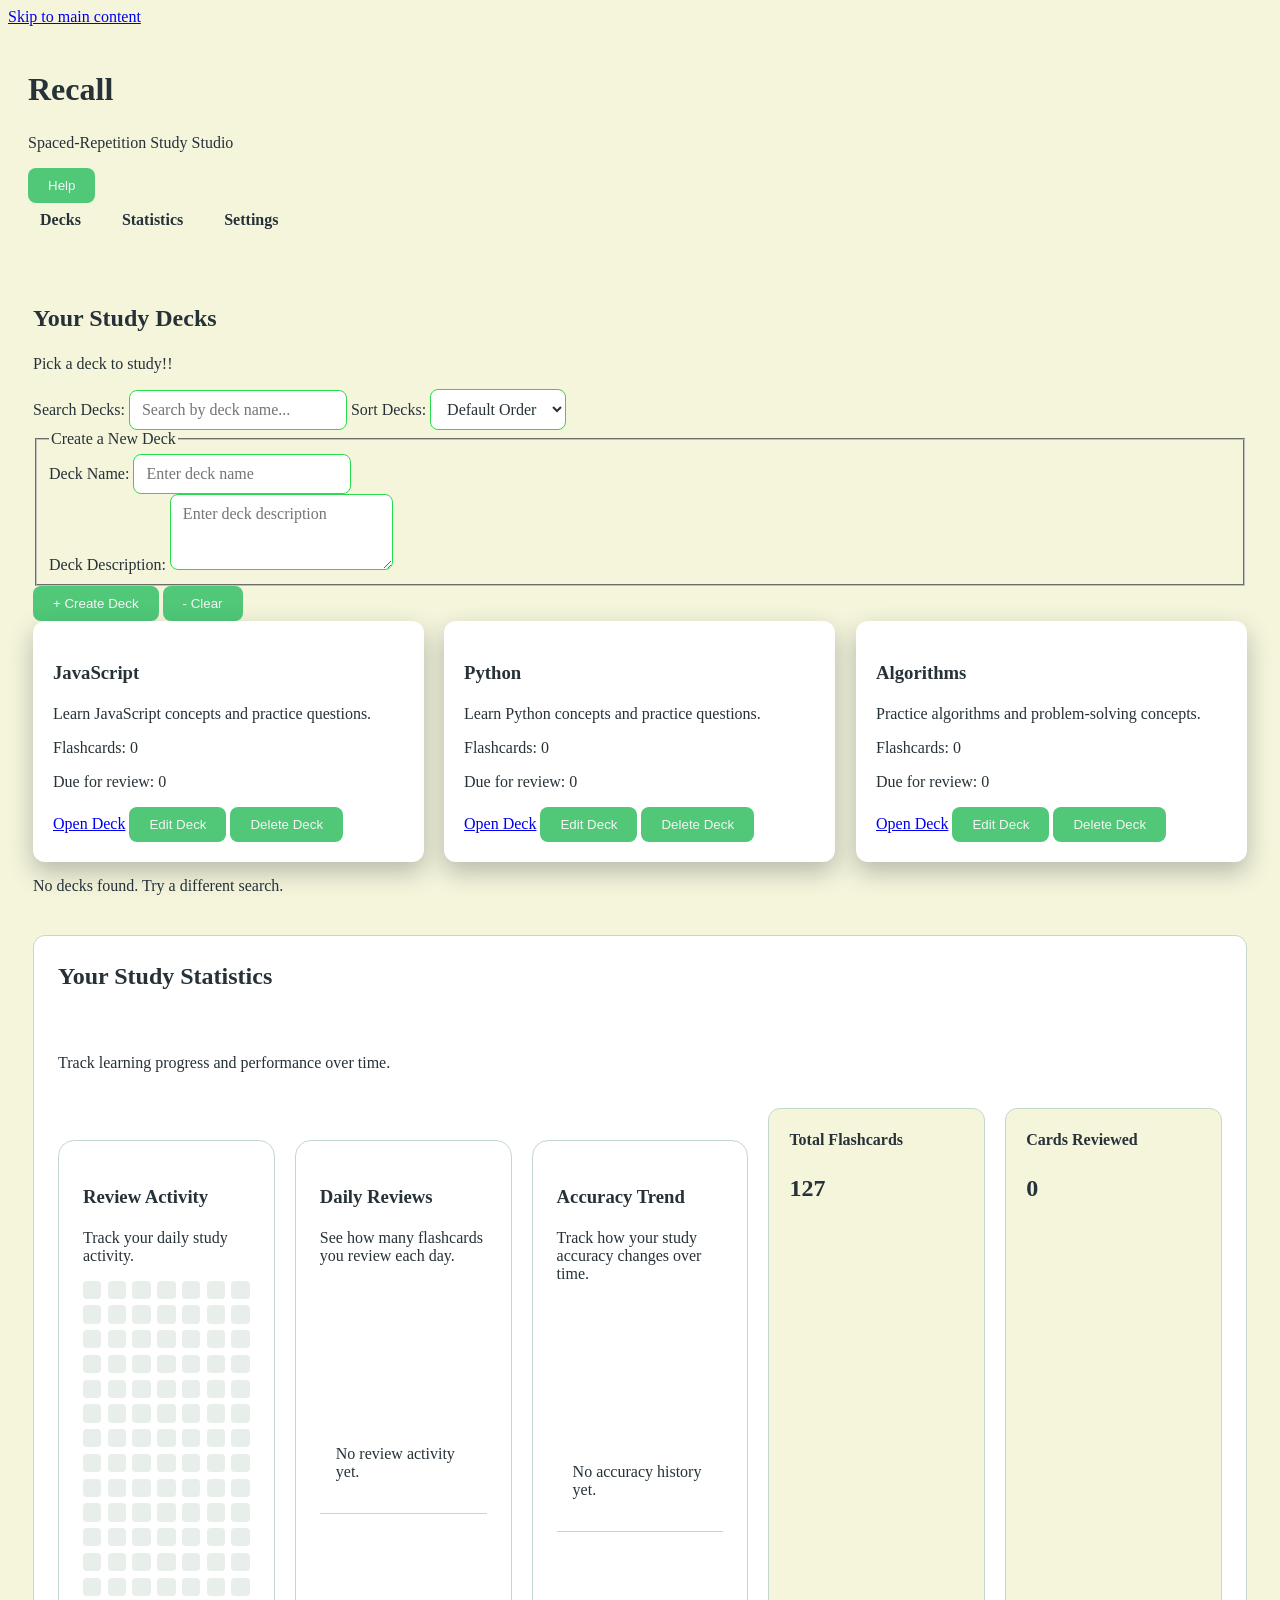
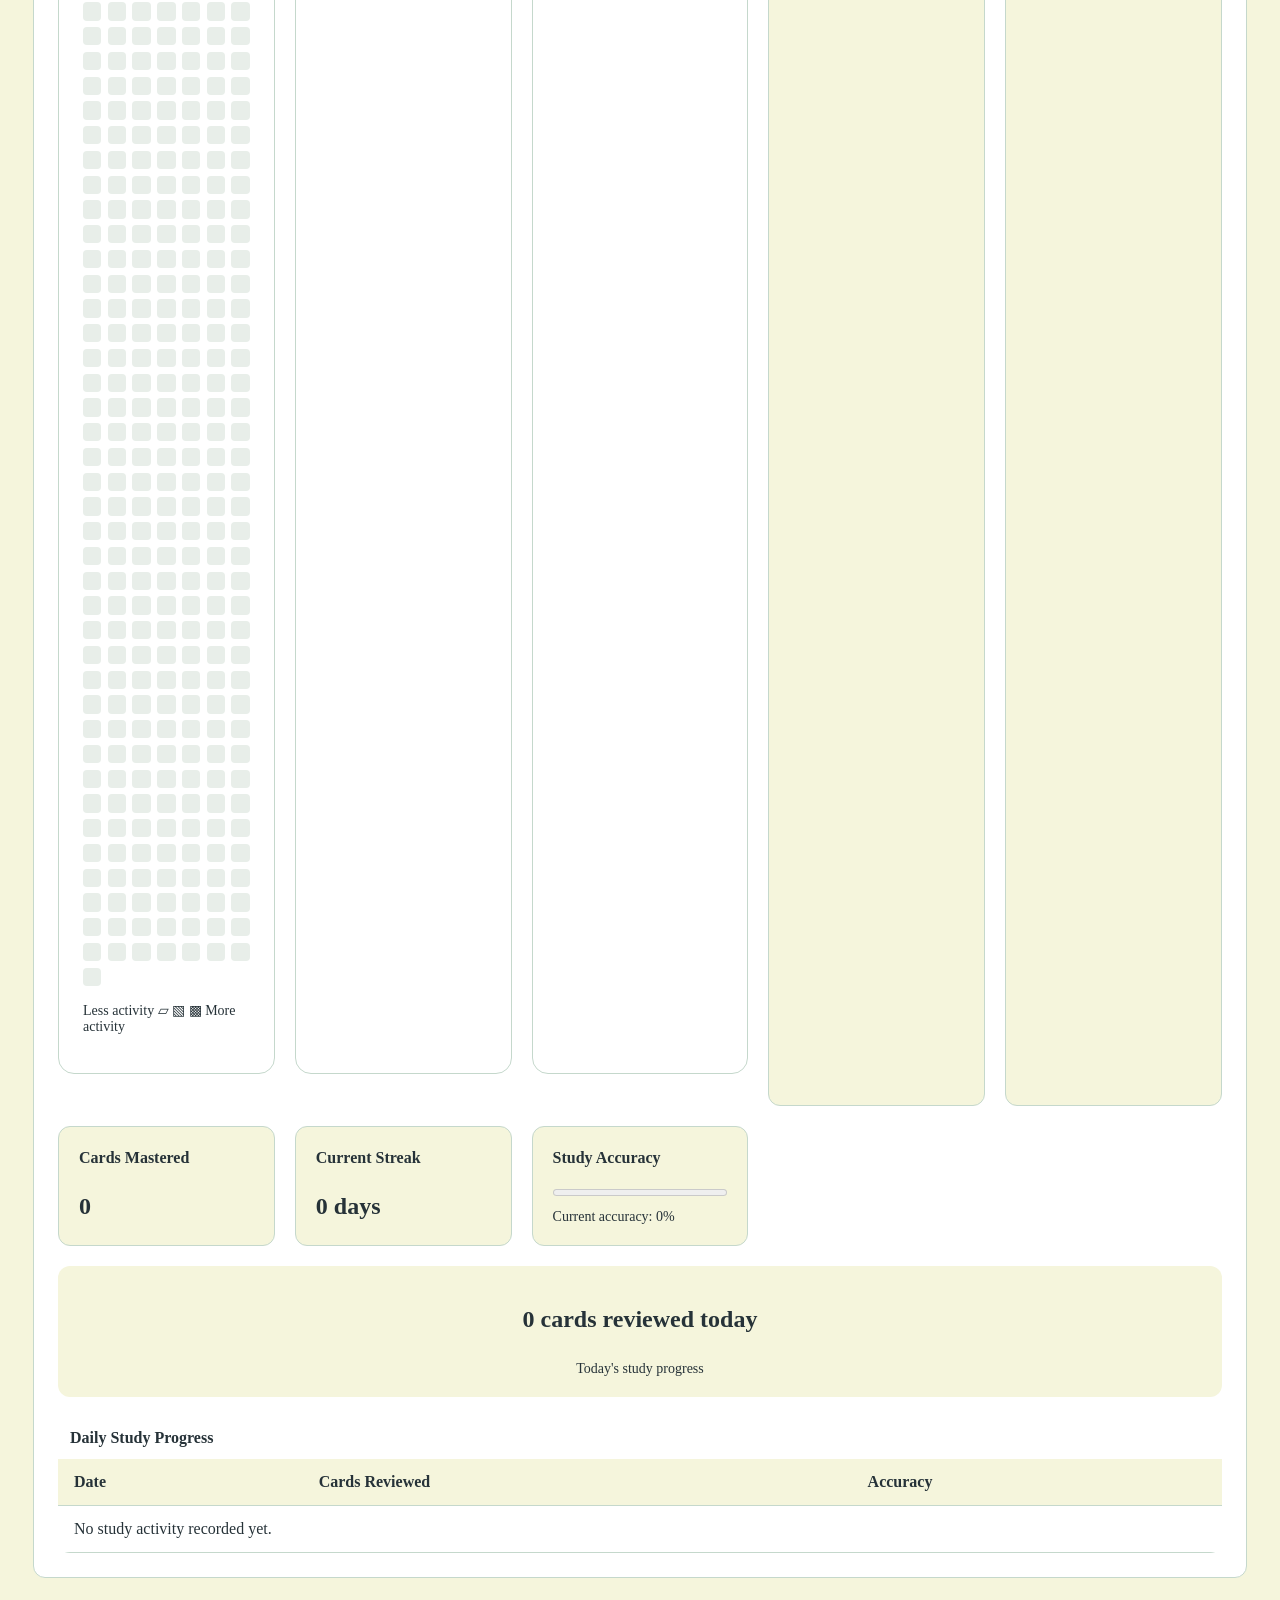
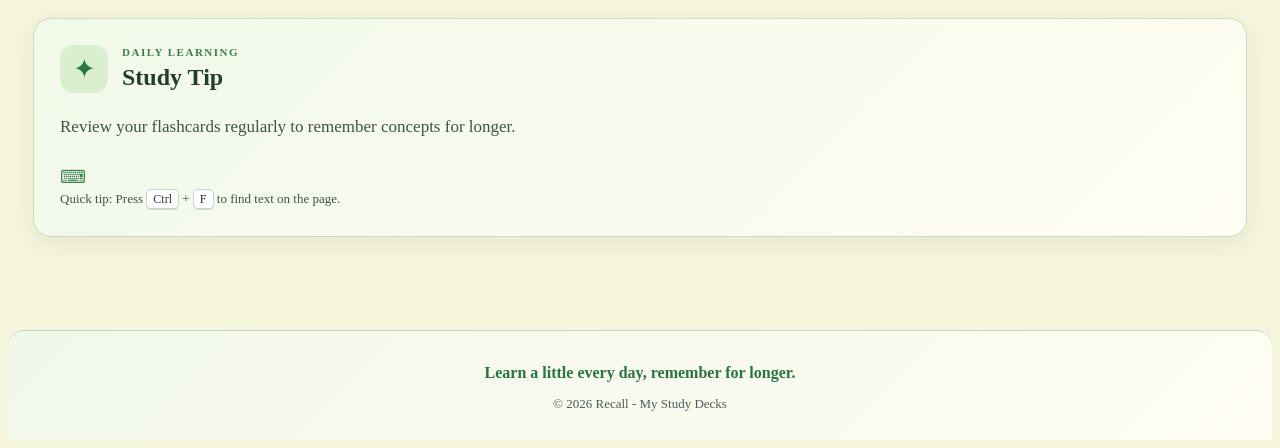
==== commit 1a141c22: "fix  hidden 404 page dipslay" ====
--- a/index.html
+++ b/index.html
@@ -358,7 +358,8 @@
         <button type="reset">- Clear</button>
     </form>
     </section>
-    <section id="settings">
+
+        <section id="settings">
         <h2>Study Settings</h2>
         <div class="setting-row">
         <label for="accent-color">Choose accent color:</label>
@@ -387,6 +388,11 @@
                 name="study-reminder"
         >
         </div>
+        <div id="study-streak">
+    <h3>Study Streak</h3>
+    <p>Current streak: <output id="current-streak">0</output> days</p>
+    <p>Daily goal: <output id="goal-status">Not completed</output></p>
+</div>
 <div>
     <label for="study-progress">Today's Study Progress:</label>
     <progress 
@@ -397,7 +403,6 @@
     <p>3 out of 10 cards reviewed</p>
 
 </div>
-</section>
 <section id="import-export">
     <h2>Import &amp; Export</h2>
 
@@ -411,7 +416,6 @@
         >
         <button type="submit">Import File</button>
     </form>
-
     <button type="button" id="export-json">
         Export as JSON
     </button>
@@ -422,7 +426,30 @@
 
     <p id="import-export-status" aria-live="polite"></p>
 
-</section>
+
+</section>
+<section id="sync-section">
+    <h2>Sync Data</h2>
+    <p>Sync your flashcards with the simulated server.</p>
+
+    <button type="button" id="sync-button">
+        Sync Now
+    </button>
+
+    <button type="button" id="cancel-sync-button" disabled>
+        Cancel Sync
+    </button>
+
+    <p id="sync-status" role="status" aria-live="polite">
+        Ready to sync.
+    </p>
+
+    <button type="button" id="retry-sync-button" hidden>
+        Retry Sync
+    </button>
+</section>
+</section>
+
 <section id="stats">
     <h2>Your Study Statistics</h2>
     <p>Track learning progress and performance over time.</p>
--- a/css/style.css
+++ b/css/style.css
@@ -657,6 +657,9 @@
     outline: 3px solid #287443;
     outline-offset: 4px;
 }
+#not-found[hidden] {
+    display: none !important;
+}
 .deck-detail {
     padding: 28px;
     margin: 24px 0;
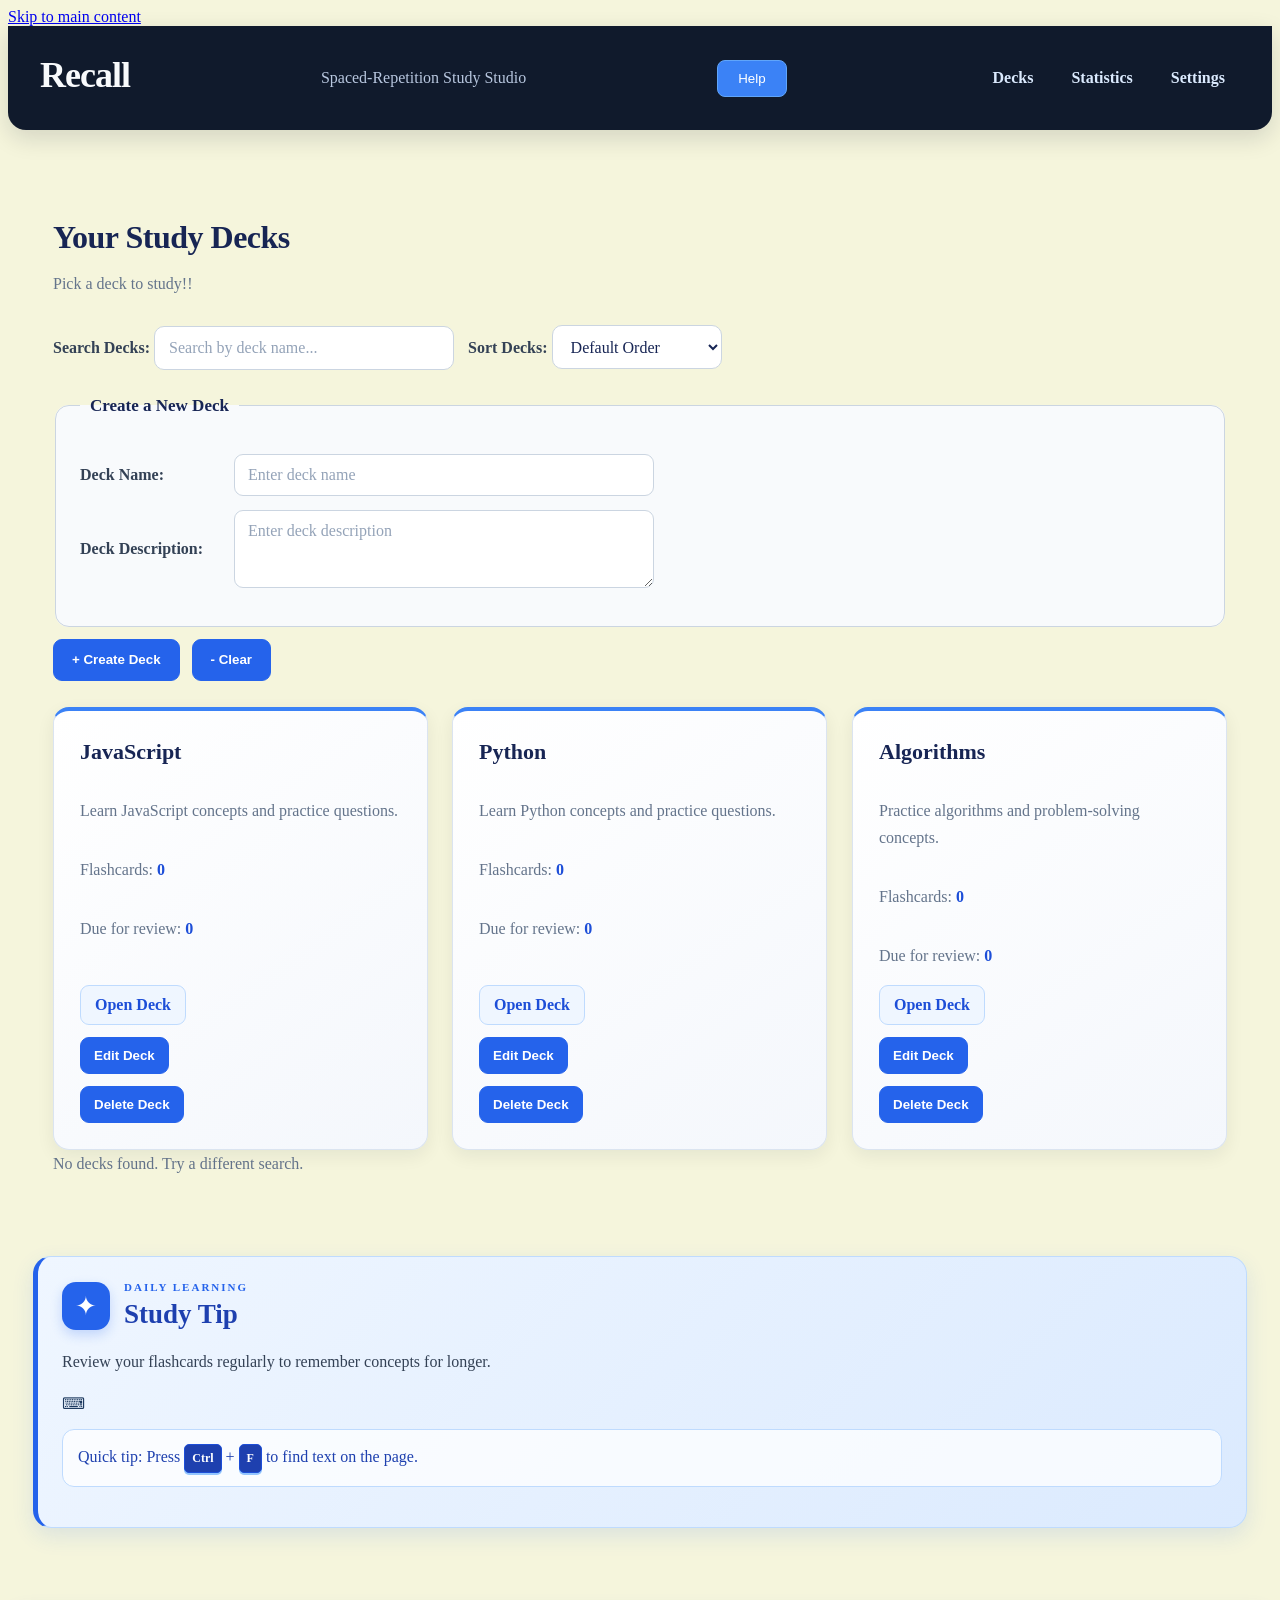
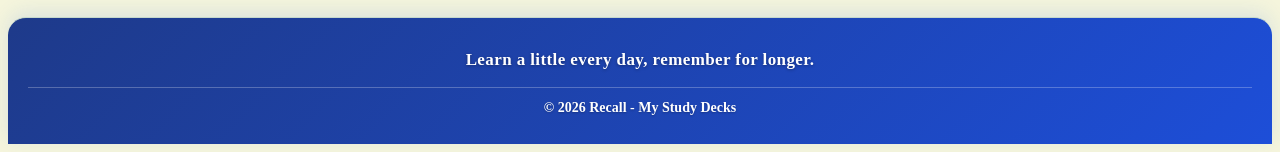
==== commit da3ae22d: "Add all missing requirements" ====
--- a/index.html
+++ b/index.html
@@ -393,16 +393,21 @@
     <p>Current streak: <output id="current-streak">0</output> days</p>
     <p>Daily goal: <output id="goal-status">Not completed</output></p>
 </div>
+
 <div>
     <label for="study-progress">Today's Study Progress:</label>
-    <progress 
-     id="study-progress"
-     value="3" 
-     max="10">
-    </progress>
-    <p>3 out of 10 cards reviewed</p>
-
-</div>
+
+    <progress
+        id="study-progress"
+        value="0"
+        max="10"
+    ></progress>
+
+    <p id="study-progress-text" aria-live="polite">
+        0 out of 10 cards reviewed
+    </p>
+</div>
+
 <section id="import-export">
     <h2>Import &amp; Export</h2>
 
@@ -570,8 +575,6 @@
     <p class="study-tip__message">
         Review your flashcards regularly to remember concepts for longer.
     </p>
-
-    <div class="study-tip__footer">
         <span aria-hidden="true">⌨</span>
         <p>Quick tip: Press <kbd>Ctrl</kbd> + <kbd>F</kbd> to find text on the page.</p>
     </div>
--- a/css/style.css
+++ b/css/style.css
@@ -498,14 +498,15 @@
     font-weight: 400;
     margin-top: 10px;
 }
-
 .study-tip {
     position: relative;
     overflow: hidden;
+    box-sizing: border-box;
+    width: 100%;
     background: linear-gradient(135deg, #f1f9e9, #fffdf3);
-    border: 1px solid #c9dfbd;
+    border: 1px solid var(--border-color);
     border-radius: 18px;
-    padding: 26px;
+    padding: clamp(20px, 3vw, 30px);
     margin: 28px 0;
     box-shadow: 0 6px 20px rgba(38, 70, 45, 0.07);
     transition: transform 0.25s ease, box-shadow 0.25s ease;
@@ -546,37 +547,31 @@
 .study-tip h2 {
     margin: 0;
     color: #243d2c;
-    font-size: 24px;
+    font-size: clamp(22px, 3vw, 26px);
     line-height: 1.3;
 }
 
 .study-tip__message {
     margin: 0 0 22px;
     color: #405346;
-    font-size: 17px;
-    line-height: 1.9;
-}
-
-.study-tip__footer p {
-    margin: 0;
-    color: #405346;
-    font-size: 14px;
+    font-size: 16px;
     line-height: 1.8;
-}
-
-.study-tip__footer > span {
-    color: #398052;
-    font-size: 18px;
 }
 
 .study-tip__footer p {
     margin: 0;
     color: #405346;
     font-size: 13px;
-    line-height: 1.7;
+    line-height: 1.8;
+}
+
+.study-tip__footer > span {
+    color: #398052;
+    font-size: 18px;
 }
 
 .study-tip kbd {
+    display: inline-block;
     padding: 2px 6px;
     border: 1px solid #cbd8c7;
     border-bottom-width: 2px;
@@ -586,6 +581,7 @@
     font: inherit;
     font-size: 12px;
 }
+
 
 .not-found {
     display: flex;
@@ -885,6 +881,8 @@
     box-shadow: 0 5px 16px rgba(38, 70, 45, 0.06);
     transition: border-color 0.2s ease,
                 box-shadow 0.2s ease;
+    content-visibility: auto;
+    contain-intrinsic-size: 0 140px;
 }
 
 .flashcard-item:hover {
@@ -1016,7 +1014,6 @@
     }
 
 }
-
 @media (prefers-reduced-motion: reduce) {
     .study-tip {
         transition: none;
@@ -1026,6 +1023,7 @@
         transform: none;
     }
 }
+
 @media (max-width: 600px) {
     .not-found {
         padding: 32px 18px;
@@ -1197,6 +1195,1962 @@
     white-space: nowrap;
 }
 
-
-    
-    +header {
+    box-sizing: border-box;
+    display: flex;
+    flex-wrap: wrap;
+    align-items: center;
+    justify-content: space-between;
+    gap: 20px;
+    padding: 24px 32px;
+    margin: 0 0 32px;
+    background: #101a2c;
+    color: #f8fafc;
+    border-radius: 0 0 18px 18px;
+    box-shadow: 0 8px 24px rgba(15, 23, 42, 0.14);
+}
+
+header h1 {
+    margin: 0 0 6px;
+    color: #f8fafc;
+    font-size: clamp(28px, 3vw, 36px);
+    letter-spacing: -1px;
+}
+
+header p {
+    margin: 0;
+    color: #b8c7df;
+    line-height: 1.6;
+}
+
+header nav {
+    display: flex;
+    flex-wrap: wrap;
+    align-items: center;
+    gap: 8px;
+}
+
+header nav a {
+    display: inline-block;
+    padding: 10px 15px;
+    color: #dbeafe;
+    text-decoration: none;
+    font-weight: 600;
+    border-radius: 10px;
+    transition: background-color 0.2s ease, color 0.2s ease;
+}
+
+header nav a:hover,
+header nav a:focus-visible {
+    background: #243a5c;
+    color: #ffffff;
+}
+
+header button {
+    background: #3b82f6;
+    color: #ffffff;
+    border: 1px solid #60a5fa;
+}
+
+header button:hover {
+    background: #2563eb;
+}
+
+@media (max-width: 600px) {
+    header {
+        padding: 20px;
+        gap: 16px;
+    }
+
+    header nav {
+        width: 100%;
+    }
+
+    header nav a {
+        padding: 9px 11px;
+    }
+}
+
+#decks {
+    width: min(100% - 40px, 1200px);
+    margin: 0 auto;
+    padding: 12px 0 32px;
+}
+
+#decks > h2 {
+    margin: 0 0 10px;
+    color: #172554;
+    font-size: clamp(25px, 3vw, 32px);
+    letter-spacing: -0.5px;
+}
+
+#decks > p {
+    margin: 0 0 22px;
+    color: #64748b;
+    line-height: 1.7;
+}
+
+#deck-search,
+#deck-sort {
+    margin: 6px 10px 18px 0;
+}
+
+#decks #create-deck-form {
+    margin: 8px 0 24px;
+}
+
+#decks fieldset {
+    padding: 20px;
+    border: 1px solid #d6dfed;
+    border-radius: 14px;
+    background: #ffffff;
+}
+
+#decks fieldset legend {
+    padding: 0 8px;
+    color: #172554;
+    font-weight: 700;
+}
+
+#decks #create-deck-form fieldset > div {
+    display: grid;
+    grid-template-columns: 140px minmax(0, 420px);
+    align-items: center;
+    gap: 12px;
+    margin: 12px 0;
+}
+
+#decks #create-deck-form input,
+#decks #create-deck-form textarea {
+    box-sizing: border-box;
+    width: 100%;
+    max-width: 420px;
+}
+
+#decks .deck-list {
+    display: grid;
+    grid-template-columns: repeat(auto-fit, minmax(min(100%, 260px), 1fr));
+    gap: 20px;
+    margin-top: 24px;
+}
+
+#decks .deck-list article {
+    box-sizing: border-box;
+    min-width: 0;
+    padding: 24px;
+    border: 1px solid #dbe5f2;
+    border-radius: 16px;
+    background: #ffffff;
+    box-shadow: 0 5px 18px rgba(15, 23, 42, 0.07);
+    transition: transform 0.2s ease, box-shadow 0.2s ease;
+}
+
+#decks .deck-list article:hover {
+    transform: translateY(-3px);
+    box-shadow: 0 10px 24px rgba(15, 23, 42, 0.12);
+}
+
+#decks .deck-list article h3 {
+    margin-top: 0;
+    color: #050f32;
+}
+
+#decks .deck-list article a {
+    color: #2563eb;
+    font-weight: 600;
+}
+
+@media (max-width: 600px) {
+    #decks {
+        width: calc(100% - 28px);
+    }
+
+    #decks #create-deck-form fieldset > div {
+        grid-template-columns: 1fr;
+        gap: 6px;
+    }
+
+    #decks fieldset {
+        padding: 14px;
+    }
+
+    #decks .deck-list article {
+        padding: 20px;
+    }
+}
+
+/* Midnight Blue - Deck Search and Sort */
+#deck-search,
+#deck-sort {
+    box-sizing: border-box;
+    min-height: 44px;
+    padding: 10px 14px;
+    border: 1px solid #cbd5e1;
+    border-radius: 10px;
+    background-color: #ffffff;
+    color: #172554;
+    font: inherit;
+    outline: none;
+    transition: border-color 0.2s ease, box-shadow 0.2s ease;
+}
+
+#deck-search {
+    width: min(100%, 300px);
+}
+
+#deck-sort {
+    min-width: 170px;
+    cursor: pointer;
+}
+
+#deck-search::placeholder {
+    color: #94a3b8;
+}
+
+#deck-search:focus,
+#deck-sort:focus-visible {
+    border-color: #3b82f6;
+    box-shadow: 0 0 0 3px rgba(59, 130, 246, 0.16);
+}
+
+#decks > label {
+    color: #334155;
+    font-weight: 600;
+}
+
+@media (max-width: 600px) {
+    #deck-search {
+        width: 100%;
+        margin-bottom: 12px;
+    }
+
+    #deck-sort {
+        max-width: 100%;
+    }
+}
+
+/* Midnight Blue - Create Deck Form */
+#decks #create-deck-form fieldset {
+    background: #f8fafc;
+    border: 1px solid #cbd5e1;
+    border-radius: 14px;
+    padding: 24px;
+}
+
+#decks #create-deck-form legend {
+    padding: 0 10px;
+    color: #172554;
+    font-size: 17px;
+    font-weight: 700;
+}
+
+#decks #create-deck-form fieldset > div {
+    display: grid;
+    grid-template-columns: 140px minmax(0, 420px);
+    align-items: center;
+    gap: 14px;
+    margin: 14px 0;
+}
+
+#decks #create-deck-form label {
+    color: #334155;
+    font-weight: 600;
+}
+
+#decks #create-deck-form input,
+#decks #create-deck-form textarea {
+    box-sizing: border-box;
+    width: 100%;
+    max-width: 420px;
+    padding: 11px 13px;
+    border: 1px solid #cbd5e1;
+    border-radius: 9px;
+    background: #ffffff;
+    color: #172554;
+    font: inherit;
+}
+
+#decks #create-deck-form input:focus,
+#decks #create-deck-form textarea:focus {
+    outline: none;
+    border-color: #3b82f6;
+    box-shadow: 0 0 0 3px rgba(59, 130, 246, 0.15);
+}
+
+#decks #create-deck-form input::placeholder,
+#decks #create-deck-form textarea::placeholder {
+    color: #94a3b8;
+}
+
+#decks #create-deck-form button {
+    min-height: 42px;
+    margin: 12px 8px 0 0;
+    padding: 10px 18px;
+    border: 1px solid #2563eb;
+    border-radius: 9px;
+    background: #2563eb;
+    color: #ffffff;
+    font-weight: 600;
+    cursor: pointer;
+    transition: background-color 0.2s ease, transform 0.2s ease;
+}
+
+#decks #create-deck-form button:hover {
+    background: #1d4ed8;
+    transform: translateY(-1px);
+}
+
+#decks #create-deck-form button:focus-visible {
+    outline: 3px solid #93c5fd;
+    outline-offset: 3px;
+}
+
+@media (max-width: 600px) {
+    #decks #create-deck-form fieldset {
+        padding: 16px;
+    }
+
+    #decks #create-deck-form fieldset > div {
+        grid-template-columns: 1fr;
+        gap: 7px;
+    }
+}
+
+/* Midnight Blue - Interactive Deck Cards */
+#decks .deck-list {
+    display: grid;
+    grid-template-columns: repeat(3, minmax(0, 1fr));
+    gap: 24px;
+    margin-top: 26px;
+    align-items: stretch;
+}
+
+#decks .deck-list article {
+    position: relative;
+    display: flex;
+    flex-direction: column;
+    align-items: flex-start;
+    min-width: 0;
+    padding: 26px;
+    overflow: hidden;
+    background: linear-gradient(145deg, #ffffff, #f4f7fc);
+    border: 1px solid #dbe4f0;
+    border-top: 4px solid #3b82f6;
+    border-radius: 16px;
+    box-shadow: 0 6px 18px rgba(15, 23, 42, 0.07);
+    transition: transform 0.22s ease, box-shadow 0.22s ease,
+                border-color 0.22s ease;
+}
+
+#decks .deck-list article:hover {
+    transform: translateY(-5px);
+    border-top-color: #60a5fa;
+    box-shadow: 0 14px 28px rgba(15, 23, 42, 0.13);
+}
+
+#decks .deck-list article h3 {
+    margin: 0 0 14px;
+    color: #172554;
+    font-size: 22px;
+    line-height: 1.35;
+}
+
+#decks .deck-list article p {
+    color: #64748b;
+    line-height: 1.7;
+    overflow-wrap: anywhere;
+}
+
+#decks .deck-list article p span {
+    color: #1d4ed8;
+    font-weight: 700;
+}
+
+#decks .deck-list article a {
+    display: inline-block;
+    margin-top: auto;
+    padding: 10px 14px;
+    border: 1px solid #bfdbfe;
+    border-radius: 9px;
+    background: #eff6ff;
+    color: #1d4ed8;
+    font-weight: 700;
+    text-decoration: none;
+    transition: background-color 0.2s ease, color 0.2s ease;
+}
+
+#decks .deck-list article a:hover {
+    background: #2563eb;
+    color: #ffffff;
+}
+
+#decks .deck-list article button {
+    margin: 12px 6px 0 0;
+    padding: 10px 13px;
+    border: 1px solid #2563eb;
+    border-radius: 9px;
+    background: #2563eb;
+    color: #ffffff;
+    font-weight: 600;
+    cursor: pointer;
+    transition: background-color 0.2s ease, transform 0.2s ease;
+}
+
+#decks .deck-list article button:hover {
+    background: #1d4ed8;
+    transform: translateY(-1px);
+}
+
+#decks .deck-list article button:focus-visible,
+#decks .deck-list article a:focus-visible {
+    outline: 3px solid #93c5fd;
+    outline-offset: 3px;
+}
+
+@media (max-width: 900px) {
+    #decks .deck-list {
+        grid-template-columns: repeat(2, minmax(0, 1fr));
+    }
+}
+
+@media (max-width: 600px) {
+    #decks .deck-list {
+        grid-template-columns: 1fr;
+        gap: 16px;
+    }
+
+    #decks .deck-list article {
+        padding: 22px;
+    }
+}
+
+@media (prefers-reduced-motion: reduce) {
+    #decks .deck-list article,
+    #decks .deck-list article a,
+    #decks .deck-list article button {
+        transition: none;
+    }
+
+    #decks .deck-list article:hover,
+    #decks .deck-list article button:hover {
+        transform: none;
+    }
+}
+
+
+#deck-detail {
+    box-sizing: border-box;
+    width: min(100%, 1100px);
+    margin: 24px auto;
+    padding: clamp(18px, 3vw, 32px);
+    background: #ffffff;
+    color: #1e293b;
+    border: 1px solid #dbe4f0;
+    border-radius: 20px;
+    box-shadow: 0 10px 30px rgba(15, 23, 42, 0.07);
+}
+
+
+#deck-detail .deck-detail__header {
+    padding: clamp(20px, 3vw, 30px);
+    margin-bottom: 30px;
+    background: linear-gradient(135deg, #101a2c, #1e3a5f);
+    border: 1px solid #29466c;
+    border-left: 5px solid #3b82f6;
+    border-radius: 16px;
+}
+
+#deck-detail .deck-detail__badge {
+    background: #dbeafe;
+    color: #1d4ed8;
+    border-radius: 999px;
+    padding: 6px 12px;
+}
+
+#deck-detail .deck-detail__header h2 {
+    color: #ffffff;
+}
+
+#deck-detail .deck-detail__header p {
+    color: #dbeafe;
+    line-height: 1.8;
+}
+
+
+#deck-detail .flashcards-section__title {
+    color: #172554;
+    border-bottom: 2px solid #dbeafe;
+}
+
+#deck-detail .flashcards-section__subtitle {
+    color: #475569;
+}
+
+
+#deck-detail .flashcard-item {
+    box-sizing: border-box;
+    max-width: 100%;
+    padding: 20px;
+    background: #f8fafc;
+    border: 1px solid #dbe4f0;
+    border-left: 4px solid #3b82f6;
+    border-radius: 14px;
+    box-shadow: 0 5px 16px rgba(15, 23, 42, 0.05);
+}
+
+#deck-detail .flashcard-item:hover {
+    border-color: #93c5fd;
+    box-shadow: 0 8px 22px rgba(15, 23, 42, 0.09);
+}
+
+#deck-detail .flashcard-item summary {
+    color: #172554;
+}
+
+#deck-detail .flashcard-item summary::marker {
+    color: #3b82f6;
+}
+
+#deck-detail .flashcard-item p {
+    color: #475569;
+}
+
+#deck-detail .flashcard-item[open] summary {
+    border-bottom-color: #dbe4f0;
+}
+
+/* Midnight Blue - All Flashcards in Deck */
+#flashcard-list {
+    display: grid;
+    grid-template-columns: repeat(auto-fit, minmax(min(100%, 280px), 1fr));
+    gap: 22px;
+    margin: 20px 0 28px;
+    align-items: stretch;
+}
+
+#flashcard-list .flashcard {
+    width: 100%;
+    min-width: 0;
+    min-height: 220px;
+    perspective: 1000px;
+    cursor: pointer;
+}
+
+#flashcard-list .flashcard-inner {
+    position: relative;
+    width: 100%;
+    min-height: 220px;
+    transform-style: preserve-3d;
+    transition: transform 0.5s ease;
+}
+
+#flashcard-list .flashcard-front,
+#flashcard-list .flashcard-back {
+    box-sizing: border-box;
+    display: flex;
+    flex-direction: column;
+    justify-content: center;
+    width: 100%;
+    min-height: 220px;
+    padding: 24px;
+    overflow-wrap: anywhere;
+    background: linear-gradient(145deg, #ffffff, #eff6ff);
+    color: #334155;
+    border: 1px solid #dbeafe;
+    border-radius: 16px;
+    box-shadow: 0 8px 22px rgba(15, 23, 42, 0.08);
+}
+
+#flashcard-list .flashcard-front {
+    border-top: 4px solid #3b82f6;
+}
+
+#flashcard-list .flashcard-back {
+    background: linear-gradient(145deg, #172554, #1e40af);
+    color: #ffffff;
+    border-color: #3b82f6;
+}
+
+#flashcard-list .flashcard-front h3,
+#flashcard-list .flashcard-back h3 {
+    margin-top: 0;
+    color: #1d4ed8;
+    font-size: 19px;
+    line-height: 1.5;
+}
+
+#flashcard-list .flashcard-back h3 {
+    color: #bfdbfe;
+}
+
+#flashcard-list .flashcard-front p,
+#flashcard-list .flashcard-back p {
+    line-height: 1.8;
+}
+
+#flashcard-list .flashcard-back p {
+    color: #ffffff;
+}
+
+#flashcard-list .flashcard.is-flipped .flashcard-inner {
+    transform: rotateY(180deg);
+}
+
+#flashcard-list .flashcard:focus-visible {
+    outline: 3px solid #3b82f6;
+    outline-offset: 4px;
+}
+
+@media (max-width: 600px) {
+    #flashcard-list {
+        grid-template-columns: 1fr;
+        gap: 16px;
+    }
+
+    #flashcard-list .flashcard-front,
+    #flashcard-list .flashcard-back {
+        padding: 20px;
+    }
+}
+
+@media (prefers-reduced-motion: reduce) {
+    #flashcard-list .flashcard-inner {
+        transition: none;
+    }
+}
+
+
+
+#flashcard-list .flashcard-item button.flashcard-edit {
+    background: #2563eb;
+    background-color: #2563eb;
+    color: #ffffff;
+    border: 1px solid #3b82f6;
+    border-radius: 8px;
+    padding: 9px 16px;
+    font-weight: 600;
+    cursor: pointer;
+}
+
+#flashcard-list .flashcard-item button.flashcard-delete {
+    background: #172554;
+    background-color: #172554;
+    color: #ffffff;
+    border: 1px solid #1e3a8a;
+    border-radius: 8px;
+    padding: 9px 16px;
+    font-weight: 600;
+    cursor: pointer;
+    margin-left: 10px;
+}
+
+#flashcard-list .flashcard-item button.flashcard-edit:hover {
+    background: #1d4ed8;
+    background-color: #1d4ed8;
+}
+
+#flashcard-list .flashcard-item button.flashcard-delete:hover {
+    background: #0f172a;
+    background-color: #0f172a;
+}
+
+#flashcard-list .flashcard-item button.flashcard-edit:focus-visible,
+#flashcard-list .flashcard-item button.flashcard-delete:focus-visible {
+    outline: 3px solid #60a5fa;
+    outline-offset: 3px;
+}
+
+
+#flashcard-search,
+#tag-filter,
+#status-filter,
+input[placeholder="Search by question or answer"],
+input[placeholder="Enter a tag"] {
+    background-color: #ffffff;
+    color: #172554;
+    border: 1px solid #3b82f6;
+    border-radius: 8px;
+    padding: 10px 12px;
+}
+
+#flashcard-search:focus,
+#tag-filter:focus,
+#status-filter:focus,
+input[placeholder="Search by question or answer"]:focus,
+input[placeholder="Enter a tag"]:focus {
+    border-color: #2563eb;
+    outline: 2px solid #93c5fd;
+    outline-offset: 2px;
+}
+
+
+.form-row label,
+.flashcard-status-filter label {
+    display: block;
+    font-weight: 700;
+    margin-bottom: 8px;
+    color: var(--text-color);
+}
+
+
+.form-row input,
+.flashcard-status-filter select {
+    width: 100%;
+    padding: 10px 12px;
+    border: 1px solid var(--border-color);
+    border-radius: 8px;
+    background-color: #ffffff;
+    color: var(--text-color);
+    font-size: 15px;
+    box-sizing: border-box;
+}
+
+
+.form-row,
+.flashcard-status-filter {
+    margin-bottom: 16px;
+}
+
+
+.form-row input:focus,
+.flashcard-status-filter select:focus {
+    outline: 2px solid var(--primary-color);
+    outline-offset: 2px;
+}
+
+
+#start-study {
+    padding: 12px 22px;
+    background-color: var(--primary-color);
+    color: #ffffff;
+    border: none;
+    border-radius: 8px;
+    font-size: 16px;
+    font-weight: 700;
+    cursor: pointer;
+    margin: 16px 0;
+}
+
+#start-study:hover {
+    background-color: var(--accent-hover);
+}
+
+
+.study-session {
+    display: none;
+    background-color: var(--card-background);
+    border: 1px solid var(--border-color);
+    border-radius: 16px;
+    padding: 24px;
+    margin: 20px 0;
+    box-shadow: 0 4px 12px rgba(0, 0, 0, 0.08);
+}
+
+.study-session h3 {
+    color: var(--text-color);
+    margin-top: 0;
+}
+
+.study-session__timer {
+    font-weight: 600;
+    color: var(--text-color);
+    margin: 16px 0;
+}
+
+#session-progress {
+    width: 100%;
+    height: 12px;
+    accent-color: var(--primary-color);
+}
+
+#session-progress-text {
+    font-size: 14px;
+    color: var(--text-color);
+    margin: 8px 0 20px;
+}
+
+#study-flashcard {
+    perspective: 1000px;
+    cursor: pointer;
+    min-height: 220px;
+    margin: 20px 0;
+}
+
+#study-flashcard .flashcard-inner {
+    position: relative;
+    width: 100%;
+    min-height: 220px;
+    transform-style: preserve-3d;
+    transition: transform 0.6s ease;
+}
+
+#study-flashcard .flashcard-front,
+#study-flashcard .flashcard-back {
+    position: absolute;
+    inset: 0;
+    min-height: 220px;
+    padding: 24px;
+    box-sizing: border-box;
+    border-radius: 12px;
+    border: 1px solid var(--border-color);
+    background-color: #ffffff;
+    color: var(--text-color);
+    backface-visibility: hidden;
+    display: flex;
+    flex-direction: column;
+    justify-content: center;
+    align-items: center;
+    text-align: center;
+    overflow-wrap: anywhere;
+}
+
+#study-flashcard .flashcard-back {
+    transform: rotateY(180deg);
+}
+
+#study-flashcard.is-flipped .flashcard-inner {
+    transform: rotateY(180deg);
+}
+
+#study-flashcard .flip-hint {
+    font-size: 13px;
+    opacity: 0.7;
+}
+
+#know-answer,
+#review-answer,
+#undo-action {
+    padding: 10px 16px;
+    margin: 6px 6px 6px 0;
+    border: none;
+    border-radius: 8px;
+    font-weight: 700;
+    cursor: pointer;
+}
+
+#know-answer {
+    background-color: var(--primary-color);
+    color: #ffffff;
+}
+
+#review-answer {
+    background-color: #fff0cc;
+    color: #684600;
+}
+
+#undo-action {
+    background-color: #e8edf0;
+    color: #263238;
+}
+
+#undo-action:disabled {
+    opacity: 0.5;
+    cursor: not-allowed;
+}
+
+.keyboard-shortcuts {
+    font-size: 13px;
+    color: var(--text-color);
+    opacity: 0.8;
+    line-height: 1.6;
+    margin-top: 20px;
+}
+
+#undo-message {
+    color: var(--text-color);
+    font-size: 14px;
+    margin: 10px 0;
+}
+
+@media (prefers-reduced-motion: reduce) {
+    #study-flashcard .flashcard-inner {
+        transition: none;
+    }
+}
+
+#start-study,
+#know-answer {
+    background-color: #2563eb;
+    color: #ffffff;
+}
+
+#start-study:hover,
+#know-answer:hover {
+    background-color: #1d4ed8;
+}
+
+#review-answer {
+    background-color: #dbeafe;
+    color: #1d4ed8;
+}
+
+#undo-action {
+    background-color: #eff6ff;
+    color: #1d4ed8;
+    border: 1px solid #2563eb;
+}
+
+#undo-action:disabled {
+    opacity: 0.5;
+}
+
+#flashcard-form input,
+#flashcard-form textarea,
+#flashcard-form select {
+    border: 1px solid #2563eb;
+    background-color: #ffffff;
+    color: #263238;
+    border-radius: 8px;
+}
+
+
+#flashcard-form input:focus,
+#flashcard-form textarea:focus,
+#flashcard-form select:focus {
+    outline: 2px solid #2563eb;
+    outline-offset: 2px;
+    border-color: #2563eb;
+}
+
+
+#flashcard-form label {
+    color: #1d4ed8;
+    font-weight: 700;
+}
+
+
+#flashcard-form label {
+    color: #000000;
+    font-weight: 700;
+}
+
+
+#start-study,
+#flashcard-form button[type="submit"],
+#flashcard-form button[type="reset"] {
+    background-color: #2563eb;
+    color: #ffffff;
+    border: none;
+    border-radius: 8px;
+    font-weight: 700;
+    cursor: pointer;
+}
+
+
+#start-study:hover,
+#flashcard-form button[type="submit"]:hover,
+#flashcard-form button[type="reset"]:hover {
+    background-color: #1d4ed8;
+}
+
+#flashcard-form legend {
+    font-size: 20px;
+    font-weight: 800;
+    color: #1d4ed8;
+    background-color: #eff6ff;
+    padding: 10px 16px;
+    border-left: 4px solid #2563eb;
+    border-radius: 6px;
+    margin-bottom: 16px;
+    letter-spacing: 0.3px;
+}
+
+
+#start-study {
+    background: linear-gradient(135deg, #60a5fa, #2563eb, #1e40af);
+    color: #ffffff;
+    padding: 15px 30px;
+    font-size: 17px;
+    font-weight: 800;
+    letter-spacing: 0.5px;
+    border: 2px solid #93c5fd;
+    border-radius: 12px;
+    box-shadow: 0 6px 0 #1e3a8a,
+                0 10px 20px rgba(37, 99, 235, 0.25);
+    cursor: pointer;
+    transition: all 0.25s ease;
+}
+
+#start-study::before {
+    content: "✦ ";
+    font-size: 18px;
+}
+
+#start-study:hover {
+    background: linear-gradient(135deg, #3b82f6, #1d4ed8);
+    transform: translateY(-3px);
+    box-shadow: 0 8px 0 #1e3a8a,
+                0 14px 24px rgba(37, 99, 235, 0.35);
+}
+
+#start-study:active {
+    transform: translateY(3px);
+    box-shadow: 0 2px 0 #1e3a8a;
+}
+
+
+#flashcard-form button[type="submit"],
+#flashcard-form button[type="reset"] {
+    background: linear-gradient(135deg, #60a5fa, #2563eb, #1e40af);
+    color: #ffffff;
+    padding: 11px 22px;
+    font-size: 15px;
+    font-weight: 800;
+    letter-spacing: 0.3px;
+    border: 2px solid #93c5fd;
+    border-radius: 10px;
+    box-shadow: 0 4px 0 #1e3a8a,
+                0 7px 14px rgba(37, 99, 235, 0.22);
+    cursor: pointer;
+    transition: all 0.25s ease;
+}
+
+
+#flashcard-form button[type="submit"]::before {
+    content: "✦ ";
+}
+
+#flashcard-form button[type="reset"]::before {
+    content: "↻ ";
+}
+
+#flashcard-form button[type="submit"]:hover,
+#flashcard-form button[type="reset"]:hover {
+    background: linear-gradient(135deg, #3b82f6, #1d4ed8);
+    transform: translateY(-3px);
+    box-shadow: 0 6px 0 #1e3a8a,
+                0 10px 18px rgba(37, 99, 235, 0.3);
+}
+
+
+#flashcard-form button[type="submit"]:active,
+#flashcard-form button[type="reset"]:active {
+    transform: translateY(2px);
+    box-shadow: 0 2px 0 #1e3a8a;
+}
+
+
+
+#settings {
+    margin-top: 30px;
+    padding: 24px;
+    background: #f8fbff;
+    border: 1px solid #dbeafe;
+    border-radius: 16px;
+    color: #263238;
+}
+
+#settings h2 {
+    color: #1d4ed8;
+    font-size: 24px;
+    font-weight: 800;
+    padding-bottom: 10px;
+    border-bottom: 2px solid #bfdbfe;
+    margin-bottom: 22px;
+}
+
+#settings h3 {
+    color: #1d4ed8;
+    font-size: 19px;
+    font-weight: 800;
+}
+
+#settings label {
+    display: block;
+    color: #000000;
+    font-weight: 700;
+    margin-bottom: 8px;
+}
+
+#settings .setting-row,
+#settings > div {
+    margin-bottom: 22px;
+}
+
+#settings input[type="time"],
+#settings input[type="file"] {
+    display: block;
+    max-width: 100%;
+    padding: 10px;
+    margin: 8px 0 14px;
+    border: 1px solid #93c5fd;
+    border-radius: 8px;
+    background: #ffffff;
+    color: #263238;
+    box-sizing: border-box;
+}
+
+#settings input[type="color"] {
+    width: 58px;
+    height: 42px;
+    padding: 4px;
+    border: 2px solid #93c5fd;
+    border-radius: 8px;
+    background: #ffffff;
+    cursor: pointer;
+}
+
+#settings input[type="range"] {
+    width: 100%;
+    max-width: 350px;
+    accent-color: #2563eb;
+    cursor: pointer;
+}
+
+#daily-goal-value {
+    display: inline-block;
+    color: #1d4ed8;
+    font-weight: 800;
+    padding: 5px 12px;
+    margin-left: 8px;
+    background: #dbeafe;
+    border-radius: 8px;
+}
+
+
+#study-streak {
+    padding: 18px;
+    background: #eff6ff;
+    border: 1px solid #bfdbfe;
+    border-left: 5px solid #2563eb;
+    border-radius: 12px;
+    margin: 22px 0;
+}
+
+#study-streak p {
+    color: #263238;
+    line-height: 1.7;
+}
+
+#current-streak,
+#goal-status {
+    color: #1d4ed8;
+    font-weight: 800;
+}
+
+
+#settings progress {
+    width: 100%;
+    max-width: 450px;
+    height: 14px;
+    accent-color: #2563eb;
+    display: block;
+    margin: 10px 0;
+}
+
+
+#import-export,
+#sync-section {
+    margin-top: 28px;
+    padding: 20px;
+    background: #ffffff;
+    border: 1px solid #bfdbfe;
+    border-radius: 12px;
+}
+
+#import-export h2,
+#sync-section h2 {
+    font-size: 21px;
+    margin-top: 0;
+}
+
+
+#settings button {
+    background: linear-gradient(135deg, #60a5fa, #2563eb, #1e40af);
+    color: #ffffff;
+    padding: 11px 20px;
+    margin: 6px 6px 6px 0;
+    font-size: 14px;
+    font-weight: 800;
+    border: 2px solid #93c5fd;
+    border-radius: 10px;
+    box-shadow: 0 4px 0 #1e3a8a,
+                0 7px 14px rgba(37, 99, 235, 0.18);
+    cursor: pointer;
+    transition: transform 0.2s ease,
+                box-shadow 0.2s ease;
+}
+
+#settings button:hover:not(:disabled) {
+    background: linear-gradient(135deg, #3b82f6, #1d4ed8);
+    transform: translateY(-2px);
+    box-shadow: 0 6px 0 #1e3a8a,
+                0 10px 18px rgba(37, 99, 235, 0.25);
+}
+
+#settings button:active:not(:disabled) {
+    transform: translateY(2px);
+    box-shadow: 0 2px 0 #1e3a8a;
+}
+
+#settings button:disabled {
+    opacity: 0.5;
+    cursor: not-allowed;
+}
+
+/* Sync status */
+#sync-status,
+#import-export-status {
+    color: #1d4ed8;
+    font-weight: 600;
+    margin-top: 14px;
+    line-height: 1.6;
+}
+
+
+#settings input:focus-visible,
+#settings button:focus-visible {
+    outline: 3px solid #93c5fd;
+    outline-offset: 3px;
+}
+
+
+@media (max-width: 600px) {
+    #settings {
+        padding: 16px;
+    }
+
+    #settings h2 {
+        font-size: 21px;
+    }
+
+    #import-export,
+    #sync-section {
+        padding: 14px;
+    }
+
+    #settings button {
+        max-width: 100%;
+    }
+}
+
+/* Respect reduced motion preference */
+@media (prefers-reduced-motion: reduce) {
+    #settings button {
+        transition: none;
+    }
+}
+
+
+#settings > h2 {
+    font-size: 27px;
+    font-weight: 900;
+    color: #1d4ed8;
+    background: linear-gradient(135deg, #eff6ff, #dbeafe);
+    padding: 16px 20px;
+    border-left: 6px solid #2563eb;
+    border-bottom: 2px solid #93c5fd;
+    border-radius: 10px;
+    letter-spacing: 0.5px;
+    box-shadow: 0 4px 12px rgba(37, 99, 235, 0.10);
+    margin-top: 0;
+    margin-bottom: 24px;
+}
+
+.study-session {
+    background: linear-gradient(135deg, #eaf3ff, #dbeafe);
+    color: #1e3a5f;
+    padding: 28px;
+    margin: 24px auto;
+    border: 1px solid #bfdbfe;
+    border-radius: 22px;
+    box-shadow: 0 10px 30px rgba(37, 99, 235, 0.12);
+}
+
+
+.study-session > h3 {
+    color: #1d4ed8;
+    font-size: 28px;
+    font-weight: 800;
+    text-align: center;
+    margin-bottom: 18px;
+}
+
+
+.study-session__timer {
+    color: #1e40af;
+    font-weight: 700;
+    text-align: center;
+}
+
+
+#session-progress {
+    width: 100%;
+    height: 12px;
+    accent-color: #2563eb;
+    margin: 12px 0;
+}
+
+#session-progress-text {
+    color: #1d4ed8;
+    font-weight: 600;
+    text-align: center;
+}
+
+#study-flashcard {
+    min-height: 220px;
+    margin: 24px auto;
+    max-width: 600px;
+    cursor: pointer;
+    perspective: 1000px;
+}
+
+#study-flashcard .flashcard-inner {
+    position: relative;
+    width: 100%;
+    min-height: 220px;
+    height: 100%;
+    transform-style: preserve-3d;
+    transition: transform 0.6s ease;
+}
+
+#study-flashcard.is-flipped .flashcard-inner {
+    transform: rotateY(180deg);
+}
+
+#study-flashcard .flashcard-front,
+#study-flashcard .flashcard-back {
+    position: absolute;
+    inset: 0;
+    min-height: 220px;
+    padding: 28px;
+    border-radius: 18px;
+    background: #ffffff;
+    border: 2px solid #bfdbfe;
+    box-shadow: 0 8px 22px rgba(37, 99, 235, 0.12);
+    backface-visibility: hidden;
+    -webkit-backface-visibility: hidden;
+    display: flex;
+    flex-direction: column;
+    justify-content: center;
+    align-items: center;
+    text-align: center;
+}
+
+#study-flashcard .flashcard-front h3,
+#study-flashcard .flashcard-back h3 {
+    color: #2563eb;
+    font-size: 22px;
+    margin-bottom: 14px;
+}
+
+#study-flashcard .flashcard-front p,
+#study-flashcard .flashcard-back p {
+    color: #334155;
+    font-size: 17px;
+    line-height: 1.7;
+}
+
+#study-flashcard .flashcard-back {
+    transform: rotateY(180deg);
+    background: #eff6ff;
+}
+
+#study-flashcard .flip-hint {
+    color: #64748b;
+    font-size: 13px;
+    margin-top: 18px;
+}
+
+/* Study buttons */
+#know-answer,
+#review-answer,
+#undo-action {
+    padding: 12px 20px;
+    margin: 8px 5px;
+    border: none;
+    border-radius: 12px;
+    font-size: 15px;
+    font-weight: 700;
+    cursor: pointer;
+    transition: transform 0.2s ease, background 0.2s ease;
+}
+
+#know-answer {
+    background: #2563eb;
+    color: #ffffff;
+}
+
+#review-answer {
+    background: #dbeafe;
+    color: #1d4ed8;
+    border: 1px solid #93c5fd;
+}
+
+#undo-action {
+    background: #ffffff;
+    color: #475569;
+    border: 1px solid #cbd5e1;
+}
+
+#know-answer:hover,
+#review-answer:hover,
+#undo-action:hover:not(:disabled) {
+    transform: translateY(-2px);
+}
+
+#know-answer:hover {
+    background: #1d4ed8;
+}
+
+#review-answer:hover {
+    background: #bfdbfe;
+}
+
+#undo-action:disabled {
+    opacity: 0.5;
+    cursor: not-allowed;
+}
+
+/* Keyboard shortcuts */
+.study-session .keyboard-shortcuts {
+    color: #64748b;
+    font-size: 13px;
+    text-align: center;
+    margin-top: 20px;
+}
+
+@media (max-width: 600px) {
+    .study-session {
+        padding: 18px;
+    }
+
+    .study-session > h3 {
+        font-size: 23px;
+    }
+
+    #study-flashcard .flashcard-front,
+    #study-flashcard .flashcard-back {
+        padding: 18px;
+    }
+}
+
+@media (prefers-reduced-motion: reduce) {
+    #study-flashcard .flashcard-inner,
+    #know-answer,
+    #review-answer,
+    #undo-action {
+        transition: none;
+    }
+}
+
+/* ===== Study Statistics: Blue Theme ===== */
+
+#stats {
+    background: linear-gradient(135deg, #eff6ff, #dbeafe);
+    color: #1e3a5f;
+    padding: 28px;
+    border: 1px solid #bfdbfe;
+    border-radius: 22px;
+    box-shadow: 0 10px 28px rgba(37, 99, 235, 0.10);
+}
+
+/* Main heading */
+#stats > h2 {
+    color: #1d4ed8;
+    font-size: 30px;
+    font-weight: 800;
+    text-align: center;
+    padding-bottom: 14px;
+    border-bottom: 3px solid #93c5fd;
+    margin-bottom: 14px;
+}
+
+/* Intro paragraph */
+#stats > p {
+    color: #475569;
+    text-align: center;
+    line-height: 1.7;
+}
+
+/* Chart sections */
+#stats .stats-chart {
+    background: #ffffff;
+    border: 1px solid #bfdbfe;
+    border-radius: 18px;
+    padding: 22px;
+    margin: 22px 0;
+    box-shadow: 0 5px 18px rgba(37, 99, 235, 0.08);
+    transition: transform 0.2s ease, box-shadow 0.2s ease;
+}
+
+#stats .stats-chart:hover {
+    transform: translateY(-3px);
+    box-shadow: 0 10px 24px rgba(37, 99, 235, 0.13);
+}
+
+/* Chart headings */
+#stats .stats-chart h3 {
+    color: #1d4ed8;
+    font-size: 21px;
+    font-weight: 750;
+    margin-bottom: 10px;
+}
+
+#stats .stats-chart p {
+    color: #64748b;
+    line-height: 1.6;
+}
+
+/* Heatmap */
+#stats .stats-heatmap {
+    background: #f8fbff;
+    border: 1px solid #dbeafe;
+    border-radius: 12px;
+    padding: 16px;
+    overflow-x: auto;
+}
+
+/* Heatmap activity colors */
+#stats .stats-heatmap span {
+    border-radius: 4px;
+}
+
+/* Chart areas */
+#stats .stats-reviews-chart,
+#stats .stats-accuracy-chart {
+    background: #f8fbff;
+    border: 1px solid #dbeafe;
+    border-radius: 12px;
+    padding: 16px;
+    min-height: 100px;
+    overflow-x: auto;
+}
+
+/* Heatmap legend */
+#stats .stats-chart__legend {
+    color: #475569;
+    font-weight: 600;
+}
+
+/* Statistic cards */
+#stats article {
+    background: #ffffff;
+    border: 1px solid #bfdbfe;
+    border-left: 5px solid #3b82f6;
+    border-radius: 14px;
+    padding: 20px;
+    margin: 14px 0;
+    box-shadow: 0 5px 16px rgba(37, 99, 235, 0.08);
+    transition: transform 0.2s ease;
+}
+
+#stats article:hover {
+    transform: translateY(-3px);
+}
+
+#stats article h3 {
+    color: #1e40af;
+    font-size: 17px;
+    font-weight: 700;
+    margin-bottom: 10px;
+}
+
+#stats article > p {
+    color: #2563eb;
+    font-size: 26px;
+    font-weight: 800;
+    margin: 8px 0;
+}
+
+/* Accuracy meter */
+#stats #study-accuracy {
+    width: 100%;
+    height: 16px;
+    accent-color: #2563eb;
+}
+
+/* Today's progress */
+#stats figure {
+    background: #ffffff;
+    border: 1px solid #bfdbfe;
+    border-radius: 16px;
+    padding: 22px;
+    margin: 22px 0;
+    text-align: center;
+}
+
+#stats #stats-today-progress {
+    background: #dbeafe;
+    color: #1d4ed8;
+    border-radius: 12px;
+    padding: 20px;
+    font-size: 22px;
+    font-weight: 800;
+}
+
+#stats figcaption {
+    color: #475569;
+    margin-top: 12px;
+    font-weight: 600;
+}
+
+/* Daily progress table */
+#stats table {
+    width: 100%;
+    border-collapse: collapse;
+    background: #ffffff;
+    border: 1px solid #bfdbfe;
+    border-radius: 12px;
+    overflow: hidden;
+    margin-top: 22px;
+}
+
+#stats table caption {
+    color: #1d4ed8;
+    font-size: 20px;
+    font-weight: 800;
+    padding: 16px;
+}
+
+#stats table thead {
+    background: #2563eb;
+    color: #ffffff;
+}
+
+#stats table th,
+#stats table td {
+    padding: 13px 16px;
+    border: 1px solid #dbeafe;
+    text-align: left;
+}
+
+#stats table tbody tr:nth-child(even) {
+    background: #eff6ff;
+}
+
+#stats table tbody tr:hover {
+    background: #dbeafe;
+}
+
+#stats table tbody td {
+    color: #334155;
+}
+
+/* Mobile layout */
+@media (max-width: 600px) {
+    #stats {
+        padding: 16px;
+    }
+
+    #stats > h2 {
+        font-size: 24px;
+    }
+
+    #stats .stats-chart {
+        padding: 15px;
+    }
+
+    #stats table th,
+    #stats table td {
+        padding: 9px;
+        font-size: 13px;
+    }
+}
+
+@media (prefers-reduced-motion: reduce) {
+    #stats .stats-chart,
+    #stats article {
+        transition: none;
+    }
+}
+
+/* Attractive Your Study Statistics Heading */
+#stats > h2 {
+    position: relative;
+    color: #1d4ed8;
+    font-size: clamp(28px, 4vw, 36px);
+    font-weight: 850;
+    text-align: center;
+    letter-spacing: 0.5px;
+    padding: 18px 12px 22px;
+    margin-bottom: 22px;
+    border-bottom: none;
+    background: linear-gradient(135deg, #1e3a8a, #2563eb, #60a5fa);
+    background-clip: text;
+    -webkit-background-clip: text;
+    -webkit-text-fill-color: transparent;
+    text-shadow: 0 4px 14px rgba(37, 99, 235, 0.10);
+}
+
+/* Decorative underline */
+#stats > h2::after {
+    content: "";
+    position: absolute;
+    bottom: 0;
+    left: 50%;
+    transform: translateX(-50%);
+    width: 110px;
+    height: 5px;
+    border-radius: 10px;
+    background: linear-gradient(90deg, #60a5fa, #1d4ed8, #93c5fd);
+    box-shadow: 0 3px 12px rgba(37, 99, 235, 0.25);
+}
+
+
+#stats table thead {
+    background: #1e3a8a;
+    color: #ffffff;
+}
+
+#stats table thead th {
+    background: #1e3a8a;
+    color: #ffffff;
+    font-weight: 800;
+    padding: 15px 16px;
+    border: 1px solid #1e40af;
+    text-align: left;
+}
+
+#stats table thead th:hover {
+    background: #1e40af;
+}
+
+
+.study-tip {
+    background: linear-gradient(135deg, #eff6ff, #dbeafe);
+    border: 1px solid #bfdbfe;
+    border-left: 5px solid #2563eb;
+    border-radius: 18px;
+    padding: 24px;
+    margin: 24px 0;
+    color: #1e3a5f;
+    box-shadow: 0 8px 22px rgba(37, 99, 235, 0.12);
+    transition: transform 0.2s ease, box-shadow 0.2s ease;
+}
+
+.study-tip:hover {
+    transform: translateY(-3px);
+    box-shadow: 0 12px 28px rgba(37, 99, 235, 0.16);
+}
+
+
+.study-tip__heading {
+    display: flex;
+    align-items: center;
+    gap: 14px;
+    margin-bottom: 16px;
+}
+
+
+.study-tip__icon {
+    display: flex;
+    align-items: center;
+    justify-content: center;
+    min-width: 48px;
+    height: 48px;
+    border-radius: 14px;
+    background: #2563eb;
+    color: #ffffff;
+    font-size: 26px;
+    box-shadow: 0 5px 12px rgba(37, 99, 235, 0.22);
+}
+
+
+.study-tip__label {
+    color: #2563eb;
+    font-size: 11px;
+    font-weight: 800;
+    letter-spacing: 2px;
+    margin: 0 0 4px;
+}
+
+
+.study-tip__heading h2 {
+    color: #1e40af;
+    font-size: 27px;
+    font-weight: 800;
+    margin: 0;
+}
+
+.study-tip__message {
+    color: #334155;
+    font-size: 16px;
+    line-height: 1.8;
+    margin: 12px 0 18px;
+}
+
+
+.study-tip > p:last-of-type {
+    color: #1e40af;
+    background: rgba(255, 255, 255, 0.75);
+    border: 1px solid #bfdbfe;
+    border-radius: 12px;
+    padding: 13px 15px;
+    line-height: 1.7;
+}
+
+
+.study-tip kbd {
+    display: inline-block;
+    background: #1e40af;
+    color: #ffffff;
+    border: 1px solid #1d4ed8;
+    border-radius: 5px;
+    padding: 3px 7px;
+    font-size: 12px;
+    font-weight: 700;
+    box-shadow: 0 2px 0 #93c5fd;
+}
+
+@media (max-width: 600px) {
+    .study-tip {
+        padding: 18px;
+    }
+
+    .study-tip__heading h2 {
+        font-size: 23px;
+    }
+}
+
+.site-footer {
+    background: linear-gradient(135deg, #1e40af, #2563eb);
+    color: #ffffff;
+    text-align: center;
+    padding: 28px 20px;
+    margin-top: 40px;
+    border-radius: 18px 18px 0 0;
+    box-shadow: 0 -5px 20px rgba(37, 99, 235, 0.12);
+}
+
+.site-footer__tagline {
+    font-size: 16px;
+    font-weight: 600;
+    letter-spacing: 0.4px;
+    margin: 0 0 12px;
+}
+
+.site-footer__copyright {
+    font-size: 13px;
+    color: #dbeafe;
+    margin: 0;
+    padding-top: 12px;
+    border-top: 1px solid rgba(255, 255, 255, 0.25);
+}
+
+@media (max-width: 600px) {
+    .site-footer {
+        padding: 22px 14px;
+    }
+
+    .site-footer__tagline {
+        font-size: 14px;
+        line-height: 1.6;
+    }
+}
+
+.site-footer {
+    background: linear-gradient(135deg, #1e3a8a, #1d4ed8);
+    color: #ffffff;
+}
+
+.site-footer__tagline {
+    color: #ffffff;
+    font-size: 17px;
+    font-weight: 800;
+    text-shadow: 0 1px 3px rgba(0, 0, 0, 0.35);
+}
+
+.site-footer__copyright {
+    color: #ffffff;
+    font-size: 14px;
+    font-weight: 600;
+    opacity: 1;
+    text-shadow: 0 1px 2px rgba(0, 0, 0, 0.25);
+}
+
+.not-found {
+    max-width: 650px;
+    margin: 50px auto;
+    padding: 45px 25px;
+    text-align: center;
+    background: linear-gradient(135deg, #eff6ff, #dbeafe);
+    border: 1px solid #bfdbfe;
+    border-radius: 24px;
+    box-shadow: 0 12px 30px rgba(37, 99, 235, 0.12);
+}
+
+.not-found__icon {
+    display: inline-flex;
+    align-items: center;
+    justify-content: center;
+    width: 80px;
+    height: 80px;
+    border-radius: 24px;
+    background: #2563eb;
+    color: #ffffff;
+    font-size: 48px;
+    font-weight: 700;
+    box-shadow: 0 8px 18px rgba(37, 99, 235, 0.25);
+    margin-bottom: 20px;
+}
+
+.not-found__label {
+    color: #1d4ed8;
+    font-size: 12px;
+    font-weight: 800;
+    letter-spacing: 3px;
+    margin: 0 0 10px;
+}
+
+.not-found h2 {
+    color: #1e3a8a;
+    font-size: 30px;
+    font-weight: 800;
+    margin: 0 0 14px;
+}
+
+.not-found__message {
+    color: #334155;
+    font-size: 16px;
+    line-height: 1.8;
+    margin: 0 0 25px;
+}
+
+.not-found__link {
+    display: inline-block;
+    padding: 13px 24px;
+    background: #2563eb;
+    color: #ffffff;
+    font-size: 15px;
+    font-weight: 700;
+    text-decoration: none;
+    border: 2px solid #2563eb;
+    border-radius: 12px;
+    box-shadow: 0 5px 12px rgba(37, 99, 235, 0.2);
+    transition: background 0.2s ease, transform 0.2s ease;
+}
+
+.not-found__link:hover {
+    background: #1e40af;
+    border-color: #1e40af;
+    transform: translateY(-2px);
+}
+
+.not-found__link:focus-visible {
+    outline: 3px solid #93c5fd;
+    outline-offset: 4px;
+}
+
+@media (max-width: 600px) {
+    .not-found {
+        margin: 25px 12px;
+        padding: 32px 18px;
+    }
+
+    .not-found h2 {
+        font-size: 24px;
+    }
+
+    .not-found__message {
+        font-size: 14px;
+    }
+}
+
+#main-content > section[hidden] {
+    display: none !important;
+}
+
+
+
+
